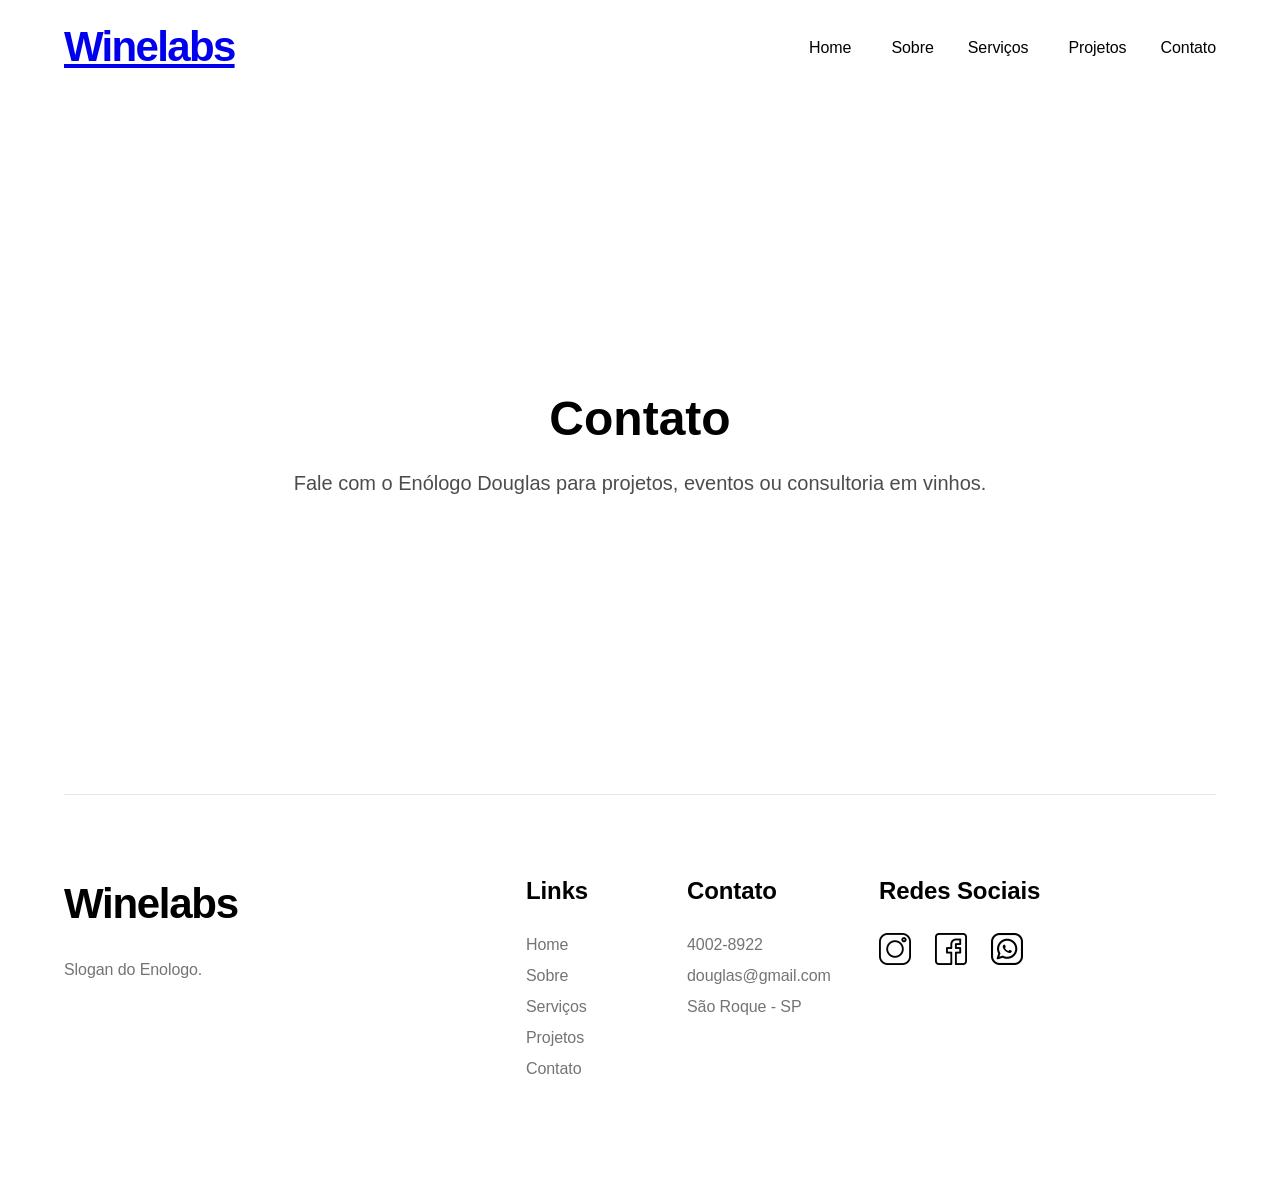
==== pages/contato.html @ b520d765 "Criação do carrossel e ajustes de pastas" ====
<!DOCTYPE html>
<html lang="pt-br">
<head>
    <meta charset="UTF-8">
    <meta name="viewport" content="width=device-width, initial-scale=1.0">
    <title>Contato - Winelabs</title>
    <link rel="stylesheet" href="../css/style.css">
</head>
<body>
<header class="header" data-name="Header 1">
    <div class="header-logo">
        <a href="../index.html"><p>Winelabs</p></a>
    </div>

    <nav class="nav">
        <div class="nav-item"><a href="../index.html"><p>Home</p></a></div>
        <div class="nav-item"><a href="sobre.html"><p>Sobre</p></a></div>
    </nav>

    <nav class="nav">
        <div class="nav-item"><a href="servicos.html"><p>Serviços</p></a></div>
        <div class="nav-item"><a href="projetos.html"><p>Projetos</p></a></div>
    </nav>

    <nav class="nav">
        <div class="nav-item"><a href="contato.html"><p>Contato</p></a></div>
    </nav>
</header>

<main class="main-content">
    <section class="hero-section">
        <h1>Contato</h1>
        <p>Fale com o Enólogo Douglas para projetos, eventos ou consultoria em vinhos.</p>
    </section>
</main>

<footer class="footer" data-name="Footer 1">
    <div class="footer-container" data-name="Container">
        <div class="footer-content" data-name="Content">
            <div class="footer-company" data-name="Company"><div class="footer-company-text"><p>Winelabs</p></div></div>
            <div class="footer-slogan"><p>Slogan do Enologo.</p></div>
        </div>

        <div class="footer-nav" data-name="Nav">
            <nav class="footer-column links" data-name="Column 2">
                <div class="footer-column-header" data-name="Header"><div class="footer-column-header-text"><p>Links</p></div></div>
                <div class="footer-column-item"><a href="../index.html"><p>Home</p></a></div>
                <div class="footer-column-item"><a href="sobre.html"><p>Sobre</p></a></div>
                <div class="footer-column-item"><a href="servicos.html"><p>Serviços</p></a></div>
                <div class="footer-column-item"><a href="projetos.html"><p>Projetos</p></a></div>
                <div class="footer-column-item"><a href="contato.html"><p>Contato</p></a></div>
            </nav>

            <nav class="footer-column contact" data-name="Column 3">
                <div class="footer-column-header" data-name="Header"><div class="footer-column-header-text"><p>Contato</p></div></div>
                <div class="footer-column-item"><p>4002-8922</p></div>
                <div class="footer-column-item"><p>douglas@gmail.com</p></div>
                <div class="footer-column-item"><p>São Roque - SP</p></div>
            </nav>

            <nav class="footer-column social" data-name="Column 4">
                <div class="footer-column-header" data-name="Header"><div class="footer-column-header-text"><p>Redes Sociais</p></div></div>
                <nav class="social-links" data-name="Social links">
                    <a href="https://www.instagram.com/" target="_blank" class="social-link" data-name="image 3"><img alt="Instagram" src="../assets/icons/instagram.png" /></a>
                    <a href="https://www.facebook.com/" target="_blank" class="social-link-button" data-name="Social link 3"><img alt="Facebook" src="../assets/icons/facebook.png" /></a>
                    <a href="https://wa.me/5511999999999" target="_blank" class="social-link" data-name="Vector"><img alt="WhatsApp" src="../assets/icons/whatsapp.png" /></a>
                </nav>
            </nav>
        </div>
    </div>
</footer>
</body>
</html>
---- css/style.css ----
/* Reset e base */
* {
    box-sizing: border-box;
    margin: 0;
    padding: 0;
}

body {
    font-family: 'Inter', sans-serif;
    color: #000000;
}

/* Header */
.header {
    display: flex;
    gap: 34px;
    align-items: center;
    padding: 24px 64px;
    position: relative;
    width: 100%;
    color: #000000;
    line-height: 0;
    font-style: normal;
}

.header-logo {
    flex: 1 0 0;
    display: flex;
    flex-direction: column;
    font-family: 'Inter Black', sans-serif;
    font-weight: 900;
    justify-content: center;
    position: relative;
    font-size: 42px;
    letter-spacing: -1.68px;
    min-width: 0;
}

.header-logo p {
    line-height: 1.1;
}

.nav {
    display: flex;
    font-family: 'Inter Medium', sans-serif;
    font-weight: 500;
    gap: 40px;
    align-items: center;
    position: relative;
    flex-shrink: 0;
    font-size: 16px;
    text-align: center;
    letter-spacing: -0.08px;
    white-space: nowrap;
    text-transform: capitalize;
}

.nav-item {
    display: flex;
    flex-direction: column;
    justify-content: center;
    position: relative;
    flex-shrink: 0;
}

.nav-item a,
.footer-column-item a {
    color: inherit;
    text-decoration: none;
}

.nav-item p {
    line-height: 1.45;
}

/* Main content */
.main-content {
    min-height: calc(100vh - 200px); /* Altura mínima para separar header e footer */
    display: flex;
    align-items: center;
    justify-content: center;
    padding: 40px 20px;
}

.hero-section {
    text-align: center;
    max-width: 800px;
    width: 100%;
}

.hero-section h1 {
    font-family: 'Inter Black', sans-serif;
    font-size: 48px;
    font-weight: 900;
    color: #000000;
    margin-bottom: 20px;
    line-height: 1.2;
}

.hero-section p {
    font-family: 'Inter Medium', sans-serif;
    font-size: 20px;
    color: rgba(0, 0, 0, 0.7);
    line-height: 1.5;
}

/* Footer */
.footer {
    display: flex;
    align-items: center;
    justify-content: center;
    padding-bottom: 120px;
    padding-left: 64px;
    padding-right: 64px;
    position: relative;
    width: 100%;
    background-color: #ffffff;
}

.footer-container {
    display: flex;
    flex: 1 0 0;
    gap: 83px;
    align-items: flex-start;
    min-width: 0;
    padding-top: 80px;
    position: relative;
}

.footer-container::before {
    content: '';
    position: absolute;
    top: 0;
    left: 0;
    right: 0;
    bottom: 0;
    border-top: 1px solid rgba(0, 0, 0, 0.1);
    pointer-events: none;
}

/* Content section */
.footer-content {
    display: flex;
    flex-direction: column;
    gap: 8px;
    align-items: flex-start;
    position: relative;
    flex-shrink: 0;
    width: 379px;
    min-height: 100px;
}

.footer-company {
    background-color: #ffffff;
    display: flex;
    align-items: center;
    position: relative;
    flex-shrink: 0;
    width: auto;
    max-width: 100%;
}

.footer-company-text {
    display: flex;
    flex-direction: column;
    font-family: 'Inter Semi Bold', sans-serif;
    font-weight: 600;
    justify-content: center;
    line-height: 0;
    font-style: normal;
    position: relative;
    flex-shrink: 0;
    font-size: 42px;
    color: #000000;
    letter-spacing: -1.28px;
    width: auto;
    max-width: 100%;
}

.footer-company-text p {
    line-height: 1.45;
}

.footer-slogan {
    display: flex;
    flex-direction: column;
    font-family: 'Inter Medium', sans-serif;
    font-weight: 500;
    height: 53px;
    justify-content: center;
    line-height: 0;
    font-style: normal;
    min-width: 100%;
    position: relative;
    flex-shrink: 0;
    font-size: 16px;
    color: rgba(0, 0, 0, 0.55);
    letter-spacing: -0.08px;
    width: min-content;
}

.footer-slogan p {
    line-height: 1.45;
}

/* Navigation section */
.footer-nav {
    display: flex;
    gap: 31px;
    align-items: flex-start;
    position: relative;
    flex-shrink: 0;
    width: 678px;
}

/* Column styles */
.footer-column {
    display: flex;
    flex-direction: column;
    gap: 8px;
    align-items: flex-start;
    justify-content: center;
    position: relative;
    flex-shrink: 0;
}

.footer-column.links {
    height: 206px;
    width: 130px;
}

.footer-column.contact {
    width: 161px;
}

.footer-column.social {
    width: 130px;
}

/* Column headers */
.footer-column-header {
    display: flex;
    align-items: flex-start;
    padding-bottom: 16px;
    position: relative;
    flex-shrink: 0;
    width: 100%;
}

.footer-column-header-text {
    display: flex;
    flex-direction: column;
    font-family: 'Inter Semi Bold', sans-serif;
    font-weight: 600;
    justify-content: center;
    line-height: 0;
    font-style: normal;
    position: relative;
    flex-shrink: 0;
    font-size: 24px;
    color: #000000;
    letter-spacing: -0.12px;
    white-space: nowrap;
}

.footer-column-header-text p {
    line-height: 1.45;
}

/* Column items */
.footer-column-item {
    display: flex;
    flex-direction: column;
    font-family: 'Inter Medium', sans-serif;
    font-weight: 500;
    justify-content: center;
    line-height: 0;
    font-style: normal;
    position: relative;
    flex-shrink: 0;
    font-size: 16px;
    color: rgba(0, 0, 0, 0.55);
    letter-spacing: -0.08px;
    width: 100%;
}

.footer-column-item p {
    line-height: 1.45;
}

/* Social links */
.social-links {
    display: flex;
    gap: 24px;
    align-items: center;
    position: relative;
    flex-shrink: 0;
}

.social-link,
.social-link-button {
    position: relative;
    flex-shrink: 0;
    width: 32px;
    height: 32px;
    display: inline-block;
    text-decoration: none;
}

.social-link img,
.social-link-button img {
    position: absolute;
    top: 0;
    left: 0;
    width: 100%;
    height: 100%;
    max-width: none;
    object-fit: cover;
    pointer-events: none;
}

.social-link-button::before {
    content: '';
    position: absolute;
    top: 0;
    left: 0;
    right: 0;
    bottom: 0;
    background-color: #ffffff;
    pointer-events: none;
}

/* Responsividade */
@media (max-width: 900px) {
    .header {
        flex-wrap: wrap;
        gap: 18px;
        padding: 20px 32px;
    }

    .header-logo {
        font-size: 36px;
        width: 100%;
        text-align: center;
    }

    .nav {
        flex-wrap: wrap;
        justify-content: center;
        gap: 18px;
        width: 100%;
    }

    .footer {
        padding-left: 32px;
        padding-right: 32px;
    }

    .footer-container {
        flex-direction: column;
        gap: 40px;
        align-items: center;
        padding-top: 56px;
    }

    .footer-content {
        width: 100%;
        max-width: 560px;
        align-items: center;
        text-align: center;
    }

    .footer-nav {
        flex-direction: column;
        width: 100%;
        gap: 32px;
        align-items: center;
    }

    .footer-column {
        width: 100%;
        align-items: center;
        text-align: center;
    }

    .footer-column.links,
    .footer-column.contact,
    .footer-column.social {
        width: 100%;
    }

    .footer-column-header {
        justify-content: center;
    }

    .footer-column-header-text {
        white-space: normal;
    }
}

@media (max-width: 640px) {
    .header {
        padding: 16px 20px;
    }

    .header-logo {
        font-size: 28px;
    }

    .nav {
        gap: 12px;
    }

    .hero-section h1 {
        font-size: 32px;
    }

    .hero-section p {
        font-size: 18px;
    }

    .footer {
        padding-bottom: 80px;
    }

    .footer-container {
        padding-top: 40px;
    }

    .social-links {
        gap: 16px;
    }

    .social-link,
    .social-link-button {
        width: 28px;
        height: 28px;
    }
}
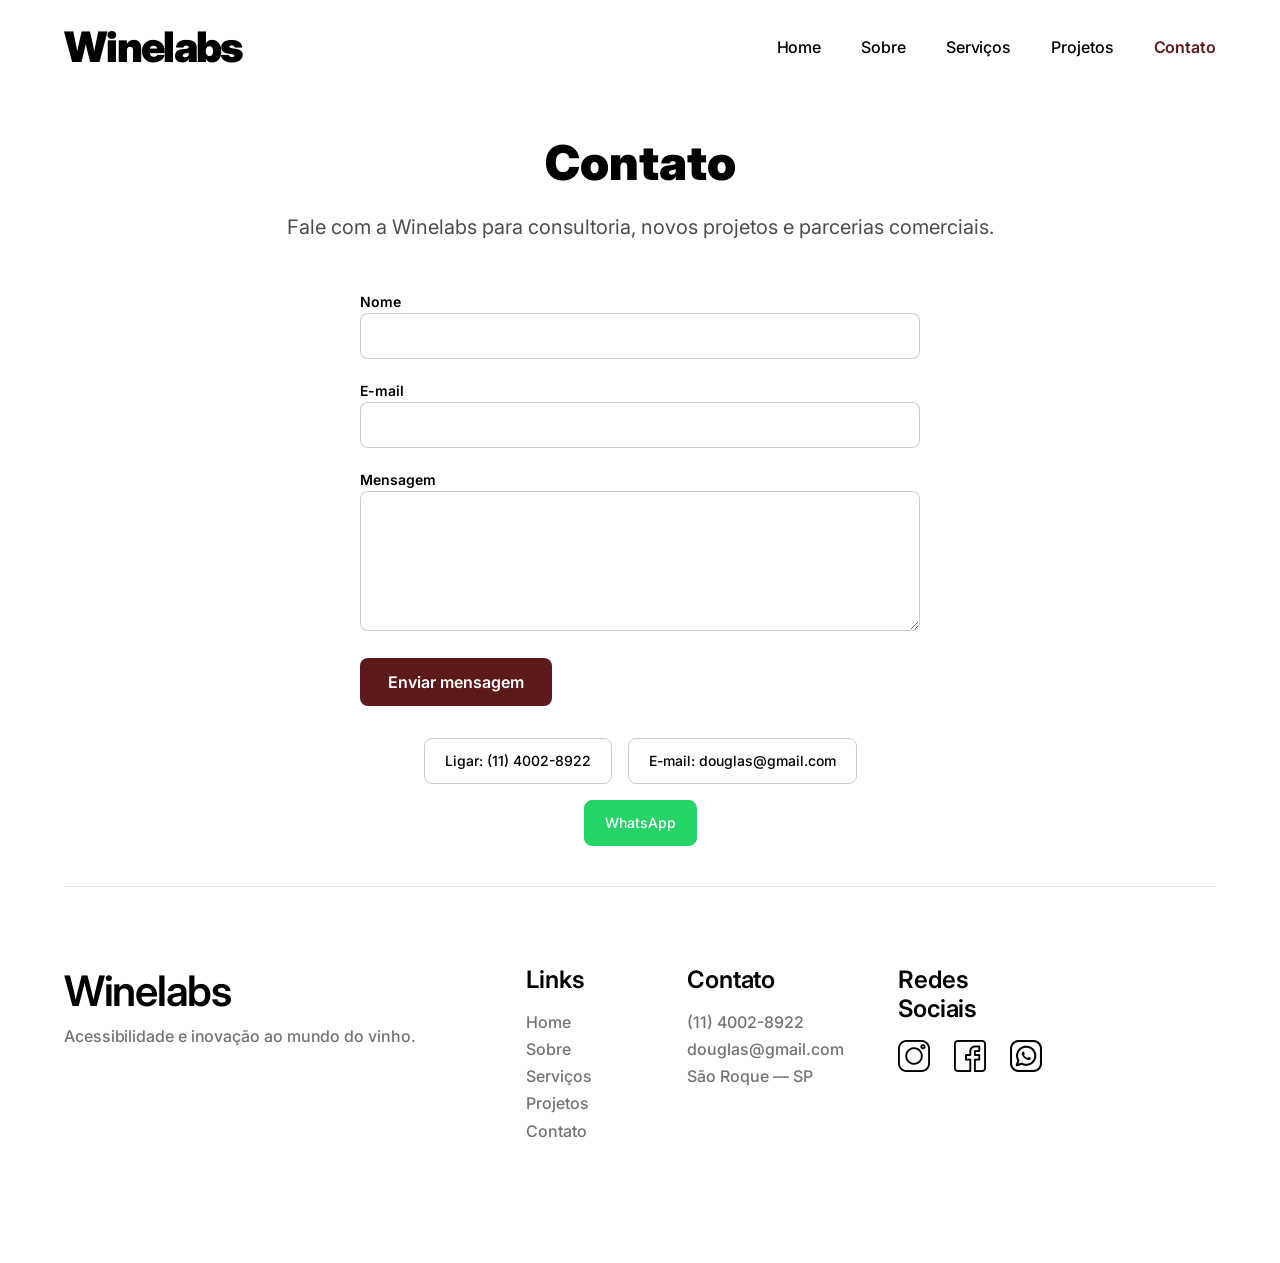
==== commit 1034786c: "Ajustes" ====
--- a/pages/contato.html
+++ b/pages/contato.html
@@ -1,73 +1,113 @@
 <!DOCTYPE html>
-<html lang="pt-br">
+<html lang="pt-BR">
 <head>
     <meta charset="UTF-8">
     <meta name="viewport" content="width=device-width, initial-scale=1.0">
-    <title>Contato - Winelabs</title>
+    <meta name="description" content="Entre em contato com a Winelabs para consultoria, projetos e parcerias no setor vitivinícola.">
+    <meta property="og:title" content="Contato — Winelabs">
+    <meta property="og:description" content="Fale com a Winelabs em São Roque, SP.">
+    <meta property="og:image" content="https://enologo-douglas.github.io/front-enologo-designer-digital/assets/og-image.svg">
+    <meta property="og:type" content="website">
+    <title>Contato — Winelabs</title>
+    <link rel="icon" href="../assets/favicon.svg" type="image/svg+xml">
+    <link rel="preconnect" href="https://fonts.googleapis.com">
+    <link rel="preconnect" href="https://fonts.gstatic.com" crossorigin>
+    <link href="https://fonts.googleapis.com/css2?family=Inter:wght@400;500;600;900&display=swap" rel="stylesheet">
     <link rel="stylesheet" href="../css/style.css">
 </head>
 <body>
-<header class="header" data-name="Header 1">
+<a href="#main" class="skip-link">Ir para o conteúdo</a>
+
+<header class="header">
     <div class="header-logo">
-        <a href="../index.html"><p>Winelabs</p></a>
+        <a href="../index.html" aria-label="Winelabs — página inicial">Winelabs</a>
     </div>
-
-    <nav class="nav">
-        <div class="nav-item"><a href="../index.html"><p>Home</p></a></div>
-        <div class="nav-item"><a href="sobre.html"><p>Sobre</p></a></div>
-    </nav>
-
-    <nav class="nav">
-        <div class="nav-item"><a href="servicos.html"><p>Serviços</p></a></div>
-        <div class="nav-item"><a href="projetos.html"><p>Projetos</p></a></div>
-    </nav>
-
-    <nav class="nav">
-        <div class="nav-item"><a href="contato.html"><p>Contato</p></a></div>
+    <nav class="header-nav" aria-label="Menu principal">
+        <ul class="nav-list">
+            <li><a href="../index.html">Home</a></li>
+            <li><a href="sobre.html">Sobre</a></li>
+            <li><a href="servicos.html">Serviços</a></li>
+            <li><a href="projetos.html">Projetos</a></li>
+            <li><a href="contato.html" aria-current="page">Contato</a></li>
+        </ul>
     </nav>
 </header>
 
-<main class="main-content">
+<main id="main" class="main-content main-content--contact">
     <section class="hero-section">
         <h1>Contato</h1>
-        <p>Fale com o Enólogo Douglas para projetos, eventos ou consultoria em vinhos.</p>
+        <p>Fale com a Winelabs para consultoria, novos projetos e parcerias comerciais.</p>
+    </section>
+
+    <section class="contact-section" aria-labelledby="contact-form-title">
+        <h2 id="contact-form-title" class="visually-hidden">Formulário de contato</h2>
+        <form id="contact-form" class="contact-form" data-email="douglas@gmail.com">
+            <div>
+                <label for="name">Nome</label>
+                <input type="text" id="name" name="name" required autocomplete="name">
+            </div>
+            <div>
+                <label for="email">E-mail</label>
+                <input type="email" id="email" name="email" required autocomplete="email">
+            </div>
+            <div>
+                <label for="message">Mensagem</label>
+                <textarea id="message" name="message" required></textarea>
+            </div>
+            <button type="submit">Enviar mensagem</button>
+        </form>
+
+        <div class="contact-quick">
+            <a href="tel:+551140028922">Ligar: (11) 4002-8922</a>
+            <a href="mailto:douglas@gmail.com">E-mail: douglas@gmail.com</a>
+            <a href="https://wa.me/5511999999999" class="contact-quick--whatsapp" target="_blank" rel="noopener noreferrer">WhatsApp</a>
+        </div>
     </section>
 </main>
 
-<footer class="footer" data-name="Footer 1">
-    <div class="footer-container" data-name="Container">
-        <div class="footer-content" data-name="Content">
-            <div class="footer-company" data-name="Company"><div class="footer-company-text"><p>Winelabs</p></div></div>
-            <div class="footer-slogan"><p>Slogan do Enologo.</p></div>
+<footer class="footer">
+    <div class="footer-container">
+        <div class="footer-content">
+            <p class="footer-company-text">Winelabs</p>
+            <p class="footer-slogan">Acessibilidade e inovação ao mundo do vinho.</p>
         </div>
-
-        <div class="footer-nav" data-name="Nav">
-            <nav class="footer-column links" data-name="Column 2">
-                <div class="footer-column-header" data-name="Header"><div class="footer-column-header-text"><p>Links</p></div></div>
-                <div class="footer-column-item"><a href="../index.html"><p>Home</p></a></div>
-                <div class="footer-column-item"><a href="sobre.html"><p>Sobre</p></a></div>
-                <div class="footer-column-item"><a href="servicos.html"><p>Serviços</p></a></div>
-                <div class="footer-column-item"><a href="projetos.html"><p>Projetos</p></a></div>
-                <div class="footer-column-item"><a href="contato.html"><p>Contato</p></a></div>
+        <div class="footer-nav">
+            <nav class="footer-column links" aria-label="Links do site">
+                <h2 class="footer-column-title">Links</h2>
+                <ul class="footer-column-list">
+                    <li><a href="../index.html">Home</a></li>
+                    <li><a href="sobre.html">Sobre</a></li>
+                    <li><a href="servicos.html">Serviços</a></li>
+                    <li><a href="projetos.html">Projetos</a></li>
+                    <li><a href="contato.html" aria-current="page">Contato</a></li>
+                </ul>
             </nav>
-
-            <nav class="footer-column contact" data-name="Column 3">
-                <div class="footer-column-header" data-name="Header"><div class="footer-column-header-text"><p>Contato</p></div></div>
-                <div class="footer-column-item"><p>4002-8922</p></div>
-                <div class="footer-column-item"><p>douglas@gmail.com</p></div>
-                <div class="footer-column-item"><p>São Roque - SP</p></div>
-            </nav>
-
-            <nav class="footer-column social" data-name="Column 4">
-                <div class="footer-column-header" data-name="Header"><div class="footer-column-header-text"><p>Redes Sociais</p></div></div>
-                <nav class="social-links" data-name="Social links">
-                    <a href="https://www.instagram.com/" target="_blank" class="social-link" data-name="image 3"><img alt="Instagram" src="../assets/icons/instagram.png" /></a>
-                    <a href="https://www.facebook.com/" target="_blank" class="social-link-button" data-name="Social link 3"><img alt="Facebook" src="../assets/icons/facebook.png" /></a>
-                    <a href="https://wa.me/5511999999999" target="_blank" class="social-link" data-name="Vector"><img alt="WhatsApp" src="../assets/icons/whatsapp.png" /></a>
-                </nav>
-            </nav>
+            <address class="footer-column contact">
+                <h2 class="footer-column-title">Contato</h2>
+                <ul class="footer-column-list">
+                    <li><a href="tel:+551140028922">(11) 4002-8922</a></li>
+                    <li><a href="mailto:douglas@gmail.com">douglas@gmail.com</a></li>
+                    <li>São Roque — SP</li>
+                </ul>
+            </address>
+            <div class="footer-column social">
+                <h2 class="footer-column-title">Redes Sociais</h2>
+                <div class="social-links">
+                    <a href="https://www.instagram.com/" target="_blank" rel="noopener noreferrer" class="social-link" aria-label="Instagram">
+                        <img src="../assets/icons/instagram.png" alt="" width="32" height="32">
+                    </a>
+                    <a href="https://www.facebook.com/" target="_blank" rel="noopener noreferrer" class="social-link" aria-label="Facebook">
+                        <img src="../assets/icons/facebook.png" alt="" width="32" height="32">
+                    </a>
+                    <a href="https://wa.me/5511999999999" target="_blank" rel="noopener noreferrer" class="social-link" aria-label="WhatsApp">
+                        <img src="../assets/icons/whatsapp.png" alt="" width="32" height="32">
+                    </a>
+                </div>
+            </div>
         </div>
     </div>
 </footer>
+
+<script src="../js/components/contact.js" defer></script>
 </body>
 </html>
--- a/css/style.css
+++ b/css/style.css
@@ -1,4 +1,19 @@
-/* Reset e base */
+:root {
+    --color-text: #000000;
+    --color-text-muted: rgba(0, 0, 0, 0.55);
+    --color-text-soft: rgba(0, 0, 0, 0.7);
+    --color-wine: #5c1a1a;
+    --color-wine-dark: #4a1515;
+    --color-border: rgba(0, 0, 0, 0.1);
+    --color-border-input: rgba(0, 0, 0, 0.2);
+    --color-bg: #ffffff;
+    --font-family: 'Inter', sans-serif;
+    --line-height-body: 1.45;
+    --space-section: 40px;
+    --space-header-x: 64px;
+    --space-header-y: 24px;
+}
+
 * {
     box-sizing: border-box;
     margin: 0;
@@ -6,8 +21,40 @@
 }
 
 body {
-    font-family: 'Inter', sans-serif;
-    color: #000000;
+    font-family: var(--font-family);
+    color: var(--color-text);
+    line-height: var(--line-height-body);
+}
+
+.visually-hidden {
+    position: absolute;
+    width: 1px;
+    height: 1px;
+    padding: 0;
+    margin: -1px;
+    overflow: hidden;
+    clip: rect(0, 0, 0, 0);
+    white-space: nowrap;
+    border: 0;
+}
+
+/* Skip link */
+.skip-link {
+    position: absolute;
+    top: -100%;
+    left: 16px;
+    z-index: 1000;
+    padding: 12px 20px;
+    background: var(--color-text);
+    color: var(--color-bg);
+    font-size: 14px;
+    font-weight: 600;
+    border-radius: 4px;
+    text-decoration: none;
+}
+
+.skip-link:focus {
+    top: 16px;
 }
 
 /* Header */
@@ -15,93 +62,230 @@
     display: flex;
     gap: 34px;
     align-items: center;
-    padding: 24px 64px;
-    position: relative;
-    width: 100%;
-    color: #000000;
-    line-height: 0;
-    font-style: normal;
+    padding: var(--space-header-y) var(--space-header-x);
+    width: 100%;
+    color: var(--color-text);
 }
 
 .header-logo {
     flex: 1 0 0;
-    display: flex;
-    flex-direction: column;
-    font-family: 'Inter Black', sans-serif;
     font-weight: 900;
-    justify-content: center;
-    position: relative;
     font-size: 42px;
     letter-spacing: -1.68px;
     min-width: 0;
-}
-
-.header-logo p {
     line-height: 1.1;
 }
 
-.nav {
-    display: flex;
-    font-family: 'Inter Medium', sans-serif;
-    font-weight: 500;
+.header-logo a {
+    color: inherit;
+    text-decoration: none;
+}
+
+.header-nav {
+    flex-shrink: 0;
+}
+
+.nav-list {
+    display: flex;
+    flex-wrap: wrap;
     gap: 40px;
     align-items: center;
-    position: relative;
-    flex-shrink: 0;
+    list-style: none;
+    font-weight: 500;
     font-size: 16px;
-    text-align: center;
     letter-spacing: -0.08px;
-    white-space: nowrap;
-    text-transform: capitalize;
-}
-
-.nav-item {
-    display: flex;
-    flex-direction: column;
-    justify-content: center;
-    position: relative;
-    flex-shrink: 0;
-}
-
-.nav-item a,
-.footer-column-item a {
+}
+
+.nav-list a {
     color: inherit;
     text-decoration: none;
-}
-
-.nav-item p {
-    line-height: 1.45;
-}
-
-/* Main content */
+    line-height: var(--line-height-body);
+}
+
+.nav-list a:hover,
+.nav-list a:focus-visible {
+    color: var(--color-wine);
+}
+
+.nav-list a[aria-current='page'] {
+    font-weight: 600;
+    color: var(--color-wine);
+}
+
+/* Main */
 .main-content {
-    min-height: calc(100vh - 200px); /* Altura mínima para separar header e footer */
+    min-height: calc(100vh - 200px);
     display: flex;
     align-items: center;
     justify-content: center;
-    padding: 40px 20px;
+    padding: var(--space-section) 20px;
+}
+
+.main-content--contact {
+    flex-direction: column;
+    align-items: stretch;
+    gap: 48px;
 }
 
 .hero-section {
     text-align: center;
     max-width: 800px;
     width: 100%;
+    margin: 0 auto;
 }
 
 .hero-section h1 {
-    font-family: 'Inter Black', sans-serif;
     font-size: 48px;
     font-weight: 900;
-    color: #000000;
+    color: var(--color-text);
     margin-bottom: 20px;
     line-height: 1.2;
 }
 
 .hero-section p {
-    font-family: 'Inter Medium', sans-serif;
     font-size: 20px;
-    color: rgba(0, 0, 0, 0.7);
+    color: var(--color-text-soft);
     line-height: 1.5;
+}
+
+.hero-tagline {
+    font-size: 22px;
+    font-weight: 600;
+    color: var(--color-text);
+}
+
+.main-content--page {
+    flex-direction: column;
+    align-items: stretch;
+    gap: 48px;
+}
+
+.page-content {
+    max-width: 720px;
+    width: 100%;
+    margin: 0 auto;
+    text-align: left;
+}
+
+.page-content h2 {
+    font-size: 24px;
+    font-weight: 600;
+    margin-top: 32px;
+    margin-bottom: 12px;
+    line-height: 1.3;
+}
+
+.page-content h2:first-child {
+    margin-top: 0;
+}
+
+.page-content p,
+.page-content li {
+    font-size: 18px;
+    color: var(--color-text-soft);
+    line-height: 1.6;
+}
+
+.page-content ul {
+    padding-left: 1.25rem;
+    display: flex;
+    flex-direction: column;
+    gap: 8px;
+}
+
+/* Contact */
+.contact-section {
+    width: 100%;
+    max-width: 560px;
+    margin: 0 auto;
+}
+
+.contact-form {
+    display: flex;
+    flex-direction: column;
+    gap: 20px;
+    text-align: left;
+}
+
+.contact-form label {
+    font-size: 14px;
+    font-weight: 600;
+}
+
+.contact-form input,
+.contact-form textarea {
+    width: 100%;
+    padding: 12px 16px;
+    border: 1px solid var(--color-border-input);
+    border-radius: 8px;
+    font-family: var(--font-family);
+    font-size: 16px;
+    color: var(--color-text);
+    background: var(--color-bg);
+}
+
+.contact-form input:focus,
+.contact-form textarea:focus {
+    outline: 2px solid var(--color-wine);
+    outline-offset: 2px;
+    border-color: var(--color-wine);
+}
+
+.contact-form textarea {
+    min-height: 140px;
+    resize: vertical;
+}
+
+.contact-form button {
+    align-self: flex-start;
+    padding: 14px 28px;
+    border: none;
+    border-radius: 8px;
+    background: var(--color-wine);
+    color: var(--color-bg);
+    font-family: var(--font-family);
+    font-size: 16px;
+    font-weight: 600;
+    cursor: pointer;
+}
+
+.contact-form button:hover {
+    background: var(--color-wine-dark);
+}
+
+.contact-quick {
+    display: flex;
+    flex-wrap: wrap;
+    gap: 16px;
+    justify-content: center;
+    margin-top: 32px;
+}
+
+.contact-quick a {
+    padding: 12px 20px;
+    border: 1px solid var(--color-border-input);
+    border-radius: 8px;
+    font-size: 14px;
+    font-weight: 500;
+    color: var(--color-text);
+    text-decoration: none;
+}
+
+.contact-quick a:hover {
+    border-color: var(--color-wine);
+    color: var(--color-wine);
+}
+
+.contact-quick a.contact-quick--whatsapp {
+    background: #25d366;
+    border-color: #25d366;
+    color: #ffffff;
+}
+
+.contact-quick a.contact-quick--whatsapp:hover {
+    background: #1fb855;
+    border-color: #1fb855;
+    color: #ffffff;
 }
 
 /* Footer */
@@ -110,11 +294,10 @@
     align-items: center;
     justify-content: center;
     padding-bottom: 120px;
-    padding-left: 64px;
-    padding-right: 64px;
-    position: relative;
-    width: 100%;
-    background-color: #ffffff;
+    padding-left: var(--space-header-x);
+    padding-right: var(--space-header-x);
+    width: 100%;
+    background-color: var(--color-bg);
 }
 
 .footer-container {
@@ -134,200 +317,120 @@
     left: 0;
     right: 0;
     bottom: 0;
-    border-top: 1px solid rgba(0, 0, 0, 0.1);
+    border-top: 1px solid var(--color-border);
     pointer-events: none;
 }
 
-/* Content section */
 .footer-content {
     display: flex;
     flex-direction: column;
     gap: 8px;
     align-items: flex-start;
-    position: relative;
     flex-shrink: 0;
     width: 379px;
     min-height: 100px;
 }
 
-.footer-company {
-    background-color: #ffffff;
-    display: flex;
-    align-items: center;
-    position: relative;
-    flex-shrink: 0;
-    width: auto;
-    max-width: 100%;
-}
-
 .footer-company-text {
-    display: flex;
-    flex-direction: column;
-    font-family: 'Inter Semi Bold', sans-serif;
-    font-weight: 600;
-    justify-content: center;
-    line-height: 0;
-    font-style: normal;
-    position: relative;
-    flex-shrink: 0;
+    font-weight: 600;
     font-size: 42px;
-    color: #000000;
+    color: var(--color-text);
     letter-spacing: -1.28px;
-    width: auto;
-    max-width: 100%;
-}
-
-.footer-company-text p {
-    line-height: 1.45;
+    line-height: 1.2;
 }
 
 .footer-slogan {
-    display: flex;
-    flex-direction: column;
-    font-family: 'Inter Medium', sans-serif;
     font-weight: 500;
-    height: 53px;
-    justify-content: center;
-    line-height: 0;
-    font-style: normal;
-    min-width: 100%;
-    position: relative;
-    flex-shrink: 0;
     font-size: 16px;
-    color: rgba(0, 0, 0, 0.55);
+    color: var(--color-text-muted);
     letter-spacing: -0.08px;
-    width: min-content;
-}
-
-.footer-slogan p {
-    line-height: 1.45;
-}
-
-/* Navigation section */
+    line-height: var(--line-height-body);
+}
+
 .footer-nav {
     display: flex;
     gap: 31px;
     align-items: flex-start;
-    position: relative;
     flex-shrink: 0;
     width: 678px;
 }
 
-/* Column styles */
 .footer-column {
     display: flex;
     flex-direction: column;
     gap: 8px;
     align-items: flex-start;
-    justify-content: center;
-    position: relative;
     flex-shrink: 0;
 }
 
 .footer-column.links {
-    height: 206px;
     width: 130px;
 }
 
 .footer-column.contact {
-    width: 161px;
+    width: 180px;
+    font-style: normal;
 }
 
 .footer-column.social {
-    width: 130px;
-}
-
-/* Column headers */
-.footer-column-header {
-    display: flex;
-    align-items: flex-start;
-    padding-bottom: 16px;
-    position: relative;
-    flex-shrink: 0;
-    width: 100%;
-}
-
-.footer-column-header-text {
-    display: flex;
-    flex-direction: column;
-    font-family: 'Inter Semi Bold', sans-serif;
-    font-weight: 600;
-    justify-content: center;
-    line-height: 0;
-    font-style: normal;
-    position: relative;
-    flex-shrink: 0;
+    width: 150px;
+}
+
+.footer-column-title {
     font-size: 24px;
-    color: #000000;
+    font-weight: 600;
+    color: var(--color-text);
     letter-spacing: -0.12px;
-    white-space: nowrap;
-}
-
-.footer-column-header-text p {
-    line-height: 1.45;
-}
-
-/* Column items */
-.footer-column-item {
-    display: flex;
-    flex-direction: column;
-    font-family: 'Inter Medium', sans-serif;
+    padding-bottom: 8px;
+    line-height: 1.2;
+}
+
+.footer-column-list {
+    list-style: none;
+    display: flex;
+    flex-direction: column;
+    gap: 4px;
+    width: 100%;
+}
+
+.footer-column-list a {
+    color: var(--color-text-muted);
+    text-decoration: none;
     font-weight: 500;
-    justify-content: center;
-    line-height: 0;
-    font-style: normal;
-    position: relative;
-    flex-shrink: 0;
     font-size: 16px;
-    color: rgba(0, 0, 0, 0.55);
-    letter-spacing: -0.08px;
-    width: 100%;
-}
-
-.footer-column-item p {
-    line-height: 1.45;
-}
-
-/* Social links */
+    line-height: var(--line-height-body);
+}
+
+.footer-column-list a:hover,
+.footer-column-list a:focus-visible {
+    color: var(--color-wine);
+}
+
+.footer-column-list li {
+    font-size: 16px;
+    color: var(--color-text-muted);
+    font-weight: 500;
+    line-height: var(--line-height-body);
+}
+
 .social-links {
     display: flex;
     gap: 24px;
     align-items: center;
-    position: relative;
-    flex-shrink: 0;
-}
-
-.social-link,
-.social-link-button {
+}
+
+.social-link {
     position: relative;
     flex-shrink: 0;
     width: 32px;
     height: 32px;
     display: inline-block;
-    text-decoration: none;
-}
-
-.social-link img,
-.social-link-button img {
-    position: absolute;
-    top: 0;
-    left: 0;
+}
+
+.social-link img {
     width: 100%;
     height: 100%;
-    max-width: none;
-    object-fit: cover;
-    pointer-events: none;
-}
-
-.social-link-button::before {
-    content: '';
-    position: absolute;
-    top: 0;
-    left: 0;
-    right: 0;
-    bottom: 0;
-    background-color: #ffffff;
-    pointer-events: none;
+    object-fit: contain;
 }
 
 /* Responsividade */
@@ -344,7 +447,11 @@
         text-align: center;
     }
 
-    .nav {
+    .header-nav {
+        width: 100%;
+    }
+
+    .nav-list {
         flex-wrap: wrap;
         justify-content: center;
         gap: 18px;
@@ -388,14 +495,6 @@
     .footer-column.social {
         width: 100%;
     }
-
-    .footer-column-header {
-        justify-content: center;
-    }
-
-    .footer-column-header-text {
-        white-space: normal;
-    }
 }
 
 @media (max-width: 640px) {
@@ -407,7 +506,7 @@
         font-size: 28px;
     }
 
-    .nav {
+    .nav-list {
         gap: 12px;
     }
 
@@ -431,9 +530,8 @@
         gap: 16px;
     }
 
-    .social-link,
-    .social-link-button {
+    .social-link {
         width: 28px;
         height: 28px;
     }
-}+}
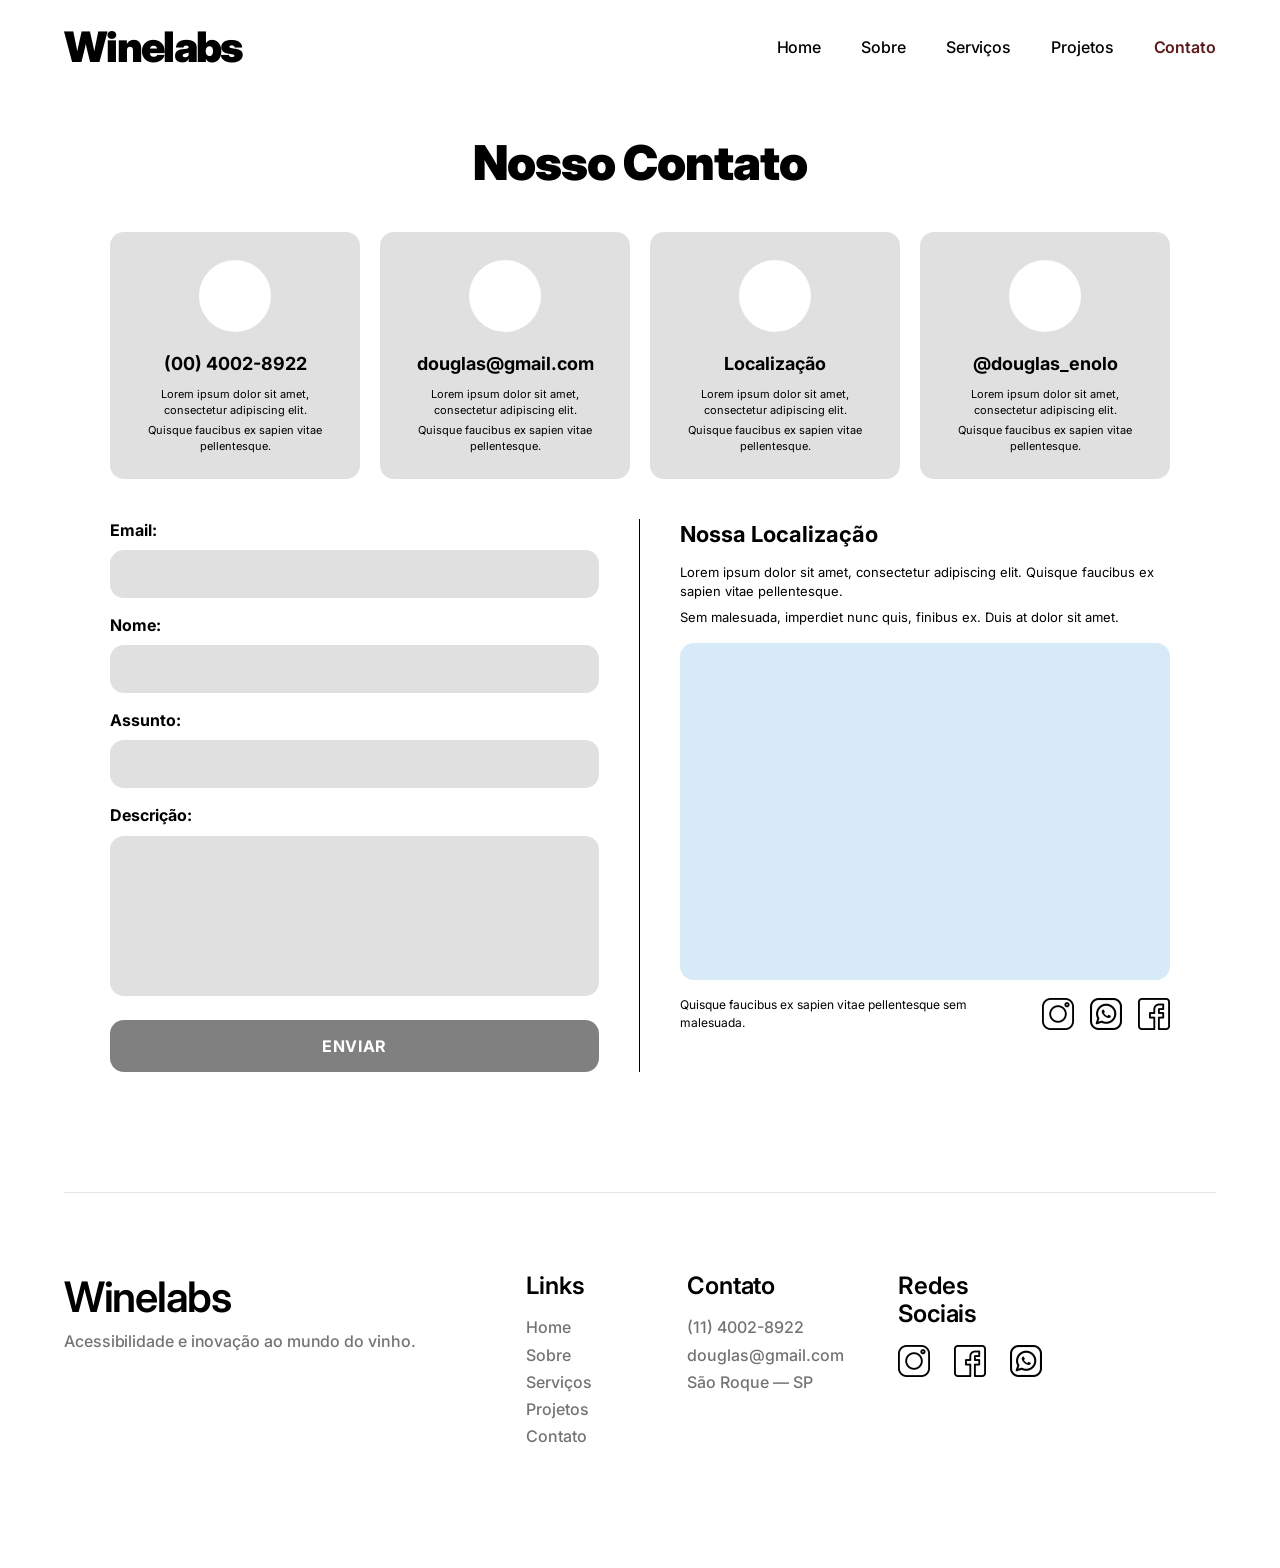
==== commit 18c7b9f2: "Ajustes telas de contatos" ====
--- a/pages/contato.html
+++ b/pages/contato.html
@@ -34,33 +34,85 @@
 </header>
 
 <main id="main" class="main-content main-content--contact">
-    <section class="hero-section">
-        <h1>Contato</h1>
-        <p>Fale com a Winelabs para consultoria, novos projetos e parcerias comerciais.</p>
+    <h1 class="contact-page-title">Nosso Contato</h1>
+
+    <section class="contact-cards" aria-label="Informações de contato">
+        <article class="contact-card">
+            <div class="contact-card-icon" aria-hidden="true"></div>
+            <h2 class="contact-card-title"><a href="tel:+551140028922">(00) 4002-8922</a></h2>
+            <p>Lorem ipsum dolor sit amet, consectetur adipiscing elit.</p>
+            <p>Quisque faucibus ex sapien vitae pellentesque.</p>
+        </article>
+        <article class="contact-card">
+            <div class="contact-card-icon" aria-hidden="true"></div>
+            <h2 class="contact-card-title"><a href="mailto:douglas@gmail.com">douglas@gmail.com</a></h2>
+            <p>Lorem ipsum dolor sit amet, consectetur adipiscing elit.</p>
+            <p>Quisque faucibus ex sapien vitae pellentesque.</p>
+        </article>
+        <article class="contact-card">
+            <div class="contact-card-icon" aria-hidden="true"></div>
+            <h2 class="contact-card-title"><a href="#localizacao">Localização</a></h2>
+            <p>Lorem ipsum dolor sit amet, consectetur adipiscing elit.</p>
+            <p>Quisque faucibus ex sapien vitae pellentesque.</p>
+        </article>
+        <article class="contact-card">
+            <div class="contact-card-icon" aria-hidden="true"></div>
+            <h2 class="contact-card-title"><a href="https://www.instagram.com/" target="_blank" rel="noopener noreferrer">@douglas_enolo</a></h2>
+            <p>Lorem ipsum dolor sit amet, consectetur adipiscing elit.</p>
+            <p>Quisque faucibus ex sapien vitae pellentesque.</p>
+        </article>
     </section>
 
-    <section class="contact-section" aria-labelledby="contact-form-title">
-        <h2 id="contact-form-title" class="visually-hidden">Formulário de contato</h2>
-        <form id="contact-form" class="contact-form" data-email="douglas@gmail.com">
-            <div>
-                <label for="name">Nome</label>
-                <input type="text" id="name" name="name" required autocomplete="name">
+    <section class="contact-panel" aria-label="Formulário e localização">
+        <div class="contact-panel-form">
+            <form id="contact-form" class="contact-form" data-email="douglas@gmail.com">
+                <div class="contact-form-field">
+                    <label for="email">Email:</label>
+                    <input type="email" id="email" name="email" required autocomplete="email">
+                </div>
+                <div class="contact-form-field">
+                    <label for="name">Nome:</label>
+                    <input type="text" id="name" name="name" required autocomplete="name">
+                </div>
+                <div class="contact-form-field">
+                    <label for="subject">Assunto:</label>
+                    <input type="text" id="subject" name="subject" required>
+                </div>
+                <div class="contact-form-field">
+                    <label for="message">Descrição:</label>
+                    <textarea id="message" name="message" required></textarea>
+                </div>
+                <button type="submit" class="contact-form-submit">Enviar</button>
+            </form>
+        </div>
+
+        <div id="localizacao" class="contact-panel-location">
+            <h2 class="contact-location-title">Nossa Localização</h2>
+            <p>Lorem ipsum dolor sit amet, consectetur adipiscing elit. Quisque faucibus ex sapien vitae pellentesque.</p>
+            <p>Sem malesuada, imperdiet nunc quis, finibus ex. Duis at dolor sit amet.</p>
+            <div class="contact-map">
+                <iframe
+                    src="https://www.google.com/maps/embed?pb=!1m18!1m12!1m3!1d3657.987912431484!2d-47.13661312388468!3d-23.53293716055008!2m3!1f0!2f0!3f0!3m2!1i1024!2i768!4f13.1!3m3!1m2!1s0x94cf0d54817a1725%3A0x3dcff522a27b9b96!2sFaculdade%20de%20Tecnologia%20de%20S%C3%A3o%20Roque!5e0!3m2!1spt-BR!2sbr!4v1779490227968!5m2!1spt-BR!2sbr"
+                    title="Mapa — Faculdade de Tecnologia de São Roque"
+                    loading="lazy"
+                    referrerpolicy="no-referrer-when-downgrade"
+                    allowfullscreen>
+                </iframe>
             </div>
-            <div>
-                <label for="email">E-mail</label>
-                <input type="email" id="email" name="email" required autocomplete="email">
+            <div class="contact-location-footer">
+                <p>Quisque faucibus ex sapien vitae pellentesque sem malesuada.</p>
+                <div class="contact-location-social">
+                    <a href="https://www.instagram.com/" target="_blank" rel="noopener noreferrer" aria-label="Instagram">
+                        <img src="../assets/icons/instagram.png" alt="" width="32" height="32">
+                    </a>
+                    <a href="https://wa.me/5511999999999" target="_blank" rel="noopener noreferrer" aria-label="WhatsApp">
+                        <img src="../assets/icons/whatsapp.png" alt="" width="32" height="32">
+                    </a>
+                    <a href="https://www.facebook.com/" target="_blank" rel="noopener noreferrer" aria-label="Facebook">
+                        <img src="../assets/icons/facebook.png" alt="" width="32" height="32">
+                    </a>
+                </div>
             </div>
-            <div>
-                <label for="message">Mensagem</label>
-                <textarea id="message" name="message" required></textarea>
-            </div>
-            <button type="submit">Enviar mensagem</button>
-        </form>
-
-        <div class="contact-quick">
-            <a href="tel:+551140028922">Ligar: (11) 4002-8922</a>
-            <a href="mailto:douglas@gmail.com">E-mail: douglas@gmail.com</a>
-            <a href="https://wa.me/5511999999999" class="contact-quick--whatsapp" target="_blank" rel="noopener noreferrer">WhatsApp</a>
         </div>
     </section>
 </main>
--- a/css/style.css
+++ b/css/style.css
@@ -124,7 +124,11 @@
 .main-content--contact {
     flex-direction: column;
     align-items: stretch;
-    gap: 48px;
+    gap: 40px;
+    max-width: 1100px;
+    margin: 0 auto;
+    width: 100%;
+    padding-bottom: 120px;
 }
 
 .hero-section {
@@ -194,98 +198,205 @@
 }
 
 /* Contact */
-.contact-section {
-    width: 100%;
-    max-width: 560px;
-    margin: 0 auto;
+.contact-page-title {
+    font-size: 48px;
+    font-weight: 900;
+    text-align: center;
+    line-height: 1.2;
+    letter-spacing: -0.02em;
+}
+
+.contact-cards {
+    display: grid;
+    grid-template-columns: repeat(4, 1fr);
+    gap: 20px;
+    width: 100%;
+}
+
+.contact-card {
+    background: #e0e0e0;
+    border-radius: 14px;
+    padding: 28px 20px 24px;
+    text-align: center;
+}
+
+.contact-card-icon {
+    width: 72px;
+    height: 72px;
+    margin: 0 auto 20px;
+    border-radius: 50%;
+    background: #ffffff;
+}
+
+.contact-card-title {
+    font-size: 18px;
+    font-weight: 700;
+    margin-bottom: 12px;
+    line-height: 1.3;
+}
+
+.contact-card-title a {
+    color: inherit;
+    text-decoration: none;
+}
+
+.contact-card-title a:hover,
+.contact-card-title a:focus-visible {
+    text-decoration: underline;
+}
+
+.contact-card p {
+    font-size: 11px;
+    line-height: 1.45;
+    color: var(--color-text);
+}
+
+.contact-card p + p {
+    margin-top: 4px;
+}
+
+.contact-panel {
+    display: grid;
+    grid-template-columns: 1fr 1fr;
+    gap: 0;
+    width: 100%;
+    align-items: start;
+}
+
+.contact-panel-form {
+    padding-right: 40px;
+    border-right: 1px solid var(--color-text);
+}
+
+.contact-panel-location {
+    padding-left: 40px;
 }
 
 .contact-form {
     display: flex;
     flex-direction: column;
-    gap: 20px;
-    text-align: left;
+    gap: 16px;
+}
+
+.contact-form-field {
+    display: flex;
+    flex-direction: column;
+    gap: 8px;
 }
 
 .contact-form label {
-    font-size: 14px;
-    font-weight: 600;
+    font-size: 16px;
+    font-weight: 700;
 }
 
 .contact-form input,
 .contact-form textarea {
     width: 100%;
-    padding: 12px 16px;
-    border: 1px solid var(--color-border-input);
-    border-radius: 8px;
+    padding: 14px 18px;
+    border: none;
+    border-radius: 14px;
     font-family: var(--font-family);
     font-size: 16px;
     color: var(--color-text);
-    background: var(--color-bg);
+    background: #e0e0e0;
 }
 
 .contact-form input:focus,
 .contact-form textarea:focus {
-    outline: 2px solid var(--color-wine);
-    outline-offset: 2px;
-    border-color: var(--color-wine);
+    outline: 2px solid #3498db;
+    outline-offset: 0;
 }
 
 .contact-form textarea {
-    min-height: 140px;
-    resize: vertical;
-}
-
-.contact-form button {
-    align-self: flex-start;
-    padding: 14px 28px;
+    height: 160px;
+    min-height: 160px;
+    max-height: 160px;
+    resize: none;
+    overflow-y: scroll;
+}
+
+.contact-form-submit {
+    width: 100%;
+    margin-top: 8px;
+    padding: 16px 28px;
     border: none;
-    border-radius: 8px;
-    background: var(--color-wine);
-    color: var(--color-bg);
+    border-radius: 14px;
+    background: #808080;
+    color: #ffffff;
     font-family: var(--font-family);
     font-size: 16px;
-    font-weight: 600;
+    font-weight: 700;
+    letter-spacing: 0.04em;
+    text-transform: uppercase;
     cursor: pointer;
 }
 
-.contact-form button:hover {
-    background: var(--color-wine-dark);
-}
-
-.contact-quick {
-    display: flex;
-    flex-wrap: wrap;
+.contact-form-submit:hover {
+    background: #6b6b6b;
+}
+
+.contact-location-title {
+    font-size: 22px;
+    font-weight: 700;
+    margin-bottom: 12px;
+}
+
+.contact-panel-location > p {
+    font-size: 13px;
+    line-height: 1.5;
+    margin-bottom: 6px;
+}
+
+.contact-map {
+    position: relative;
+    width: 100%;
+    margin-top: 16px;
+    aspect-ratio: 16 / 11;
+    border-radius: 14px;
+    overflow: hidden;
+    background: #d6eaf8;
+}
+
+.contact-map iframe {
+    position: absolute;
+    inset: 0;
+    width: 100%;
+    height: 100%;
+    border: 0;
+}
+
+.contact-location-footer {
+    display: flex;
+    align-items: center;
+    justify-content: space-between;
     gap: 16px;
-    justify-content: center;
-    margin-top: 32px;
-}
-
-.contact-quick a {
-    padding: 12px 20px;
-    border: 1px solid var(--color-border-input);
-    border-radius: 8px;
-    font-size: 14px;
-    font-weight: 500;
-    color: var(--color-text);
-    text-decoration: none;
-}
-
-.contact-quick a:hover {
-    border-color: var(--color-wine);
-    color: var(--color-wine);
-}
-
-.contact-quick a.contact-quick--whatsapp {
-    background: #25d366;
-    border-color: #25d366;
-    color: #ffffff;
-}
-
-.contact-quick a.contact-quick--whatsapp:hover {
-    background: #1fb855;
-    border-color: #1fb855;
-    color: #ffffff;
+    margin-top: 16px;
+}
+
+.contact-location-footer > p {
+    flex: 1;
+    font-size: 12px;
+    line-height: 1.45;
+    margin: 0;
+}
+
+.contact-location-social {
+    display: flex;
+    gap: 16px;
+    align-items: center;
+    flex-shrink: 0;
+}
+
+.contact-location-social a {
+    display: block;
+    width: 32px;
+    height: 32px;
+}
+
+.contact-location-social img {
+    width: 100%;
+    height: 100%;
+    object-fit: contain;
 }
 
 /* Footer */
@@ -435,6 +546,26 @@
 
 /* Responsividade */
 @media (max-width: 900px) {
+    .contact-cards {
+        grid-template-columns: repeat(2, 1fr);
+    }
+
+    .contact-panel {
+        grid-template-columns: 1fr;
+        gap: 40px;
+    }
+
+    .contact-panel-form {
+        padding-right: 0;
+        border-right: none;
+        padding-bottom: 40px;
+        border-bottom: 1px solid var(--color-text);
+    }
+
+    .contact-panel-location {
+        padding-left: 0;
+    }
+
     .header {
         flex-wrap: wrap;
         gap: 18px;
@@ -498,6 +629,19 @@
 }
 
 @media (max-width: 640px) {
+    .contact-page-title {
+        font-size: 32px;
+    }
+
+    .contact-cards {
+        grid-template-columns: 1fr;
+    }
+
+    .contact-location-footer {
+        flex-direction: column;
+        align-items: flex-start;
+    }
+
     .header {
         padding: 16px 20px;
     }
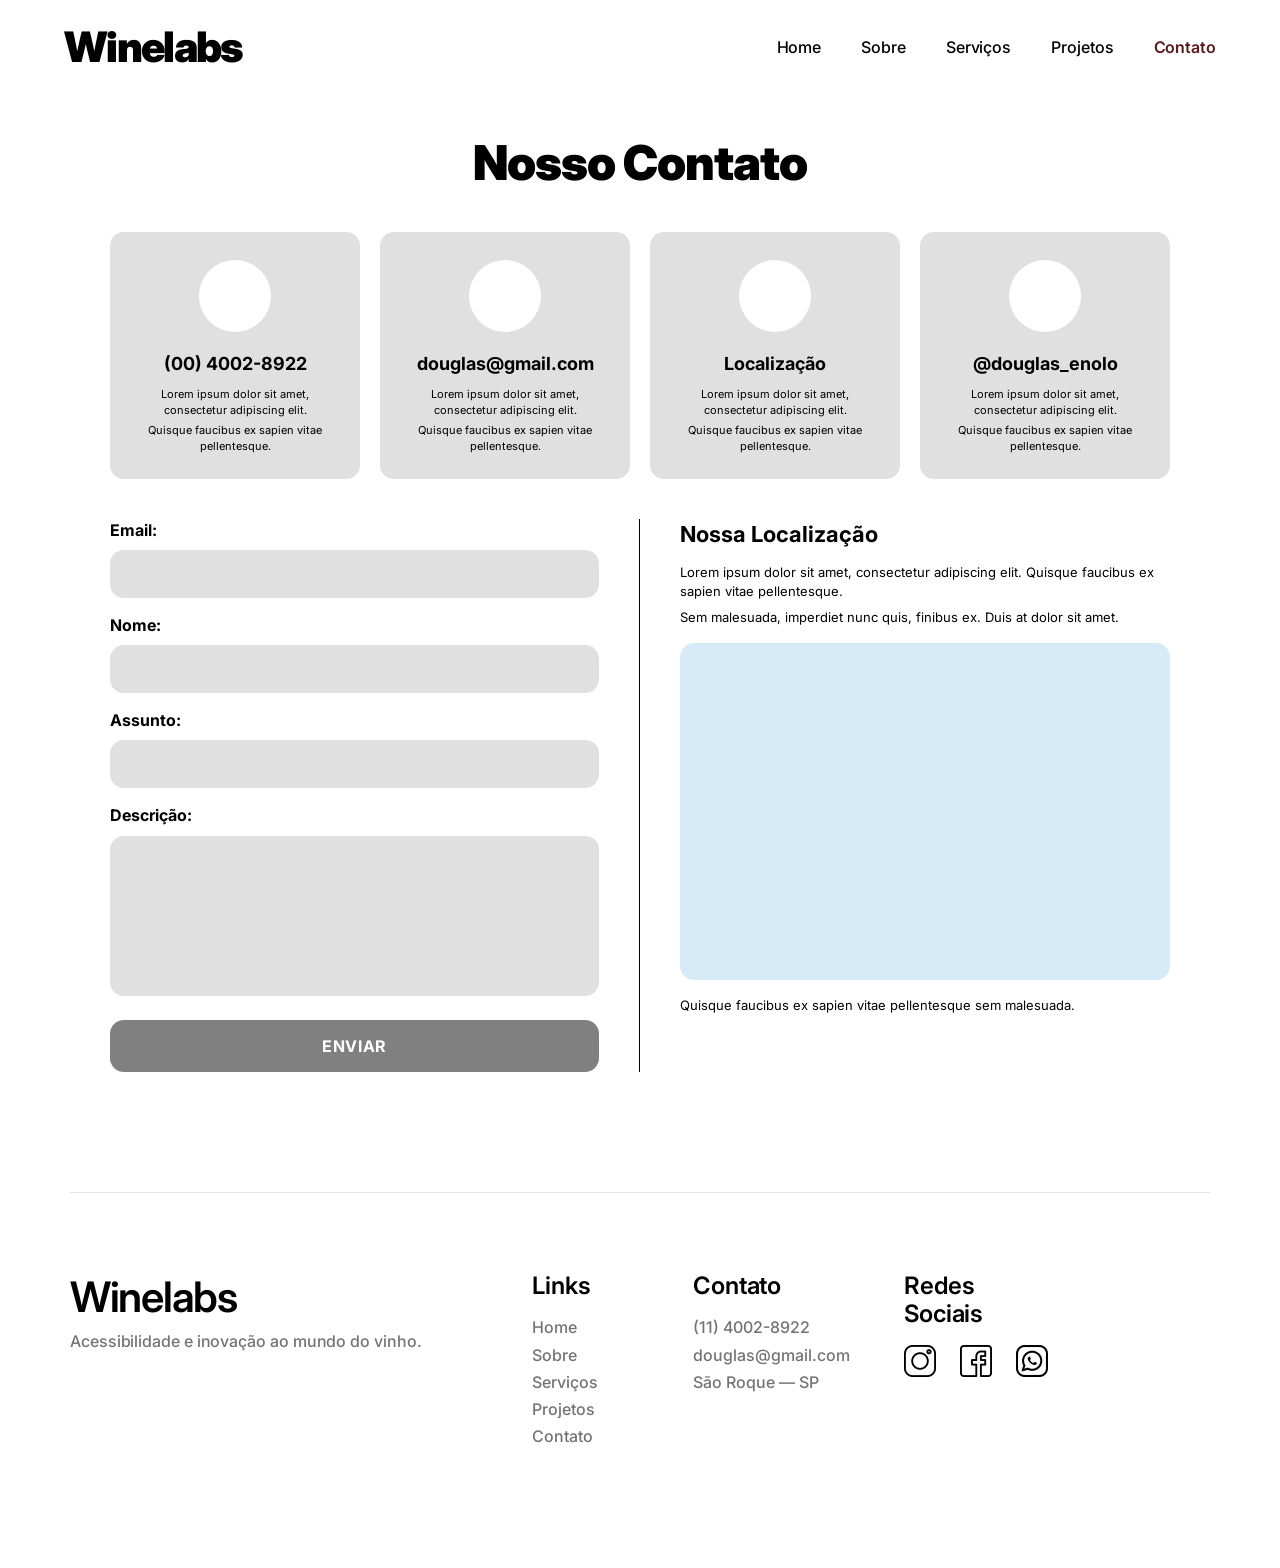
==== commit 79771a42: "Remoção icones de rede sociais embaixo do mapa" ====
--- a/pages/contato.html
+++ b/pages/contato.html
@@ -99,20 +99,7 @@
                     allowfullscreen>
                 </iframe>
             </div>
-            <div class="contact-location-footer">
-                <p>Quisque faucibus ex sapien vitae pellentesque sem malesuada.</p>
-                <div class="contact-location-social">
-                    <a href="https://www.instagram.com/" target="_blank" rel="noopener noreferrer" aria-label="Instagram">
-                        <img src="../assets/icons/instagram.png" alt="" width="32" height="32">
-                    </a>
-                    <a href="https://wa.me/5511999999999" target="_blank" rel="noopener noreferrer" aria-label="WhatsApp">
-                        <img src="../assets/icons/whatsapp.png" alt="" width="32" height="32">
-                    </a>
-                    <a href="https://www.facebook.com/" target="_blank" rel="noopener noreferrer" aria-label="Facebook">
-                        <img src="../assets/icons/facebook.png" alt="" width="32" height="32">
-                    </a>
-                </div>
-            </div>
+            <p class="contact-location-note">Quisque faucibus ex sapien vitae pellentesque sem malesuada.</p>
         </div>
     </section>
 </main>
--- a/css/style.css
+++ b/css/style.css
@@ -365,38 +365,10 @@
     border: 0;
 }
 
-.contact-location-footer {
-    display: flex;
-    align-items: center;
-    justify-content: space-between;
-    gap: 16px;
+.contact-location-note {
     margin-top: 16px;
-}
-
-.contact-location-footer > p {
-    flex: 1;
     font-size: 12px;
     line-height: 1.45;
-    margin: 0;
-}
-
-.contact-location-social {
-    display: flex;
-    gap: 16px;
-    align-items: center;
-    flex-shrink: 0;
-}
-
-.contact-location-social a {
-    display: block;
-    width: 32px;
-    height: 32px;
-}
-
-.contact-location-social img {
-    width: 100%;
-    height: 100%;
-    object-fit: contain;
 }
 
 /* Footer */
@@ -413,10 +385,13 @@
 
 .footer-container {
     display: flex;
-    flex: 1 0 0;
+    flex: 0 1 auto;
     gap: 83px;
     align-items: flex-start;
-    min-width: 0;
+    justify-content: center;
+    width: fit-content;
+    max-width: 100%;
+    margin: 0 auto;
     padding-top: 80px;
     position: relative;
 }
@@ -598,6 +573,7 @@
         flex-direction: column;
         gap: 40px;
         align-items: center;
+        width: 100%;
         padding-top: 56px;
     }
 
@@ -637,11 +613,6 @@
         grid-template-columns: 1fr;
     }
 
-    .contact-location-footer {
-        flex-direction: column;
-        align-items: flex-start;
-    }
-
     .header {
         padding: 16px 20px;
     }
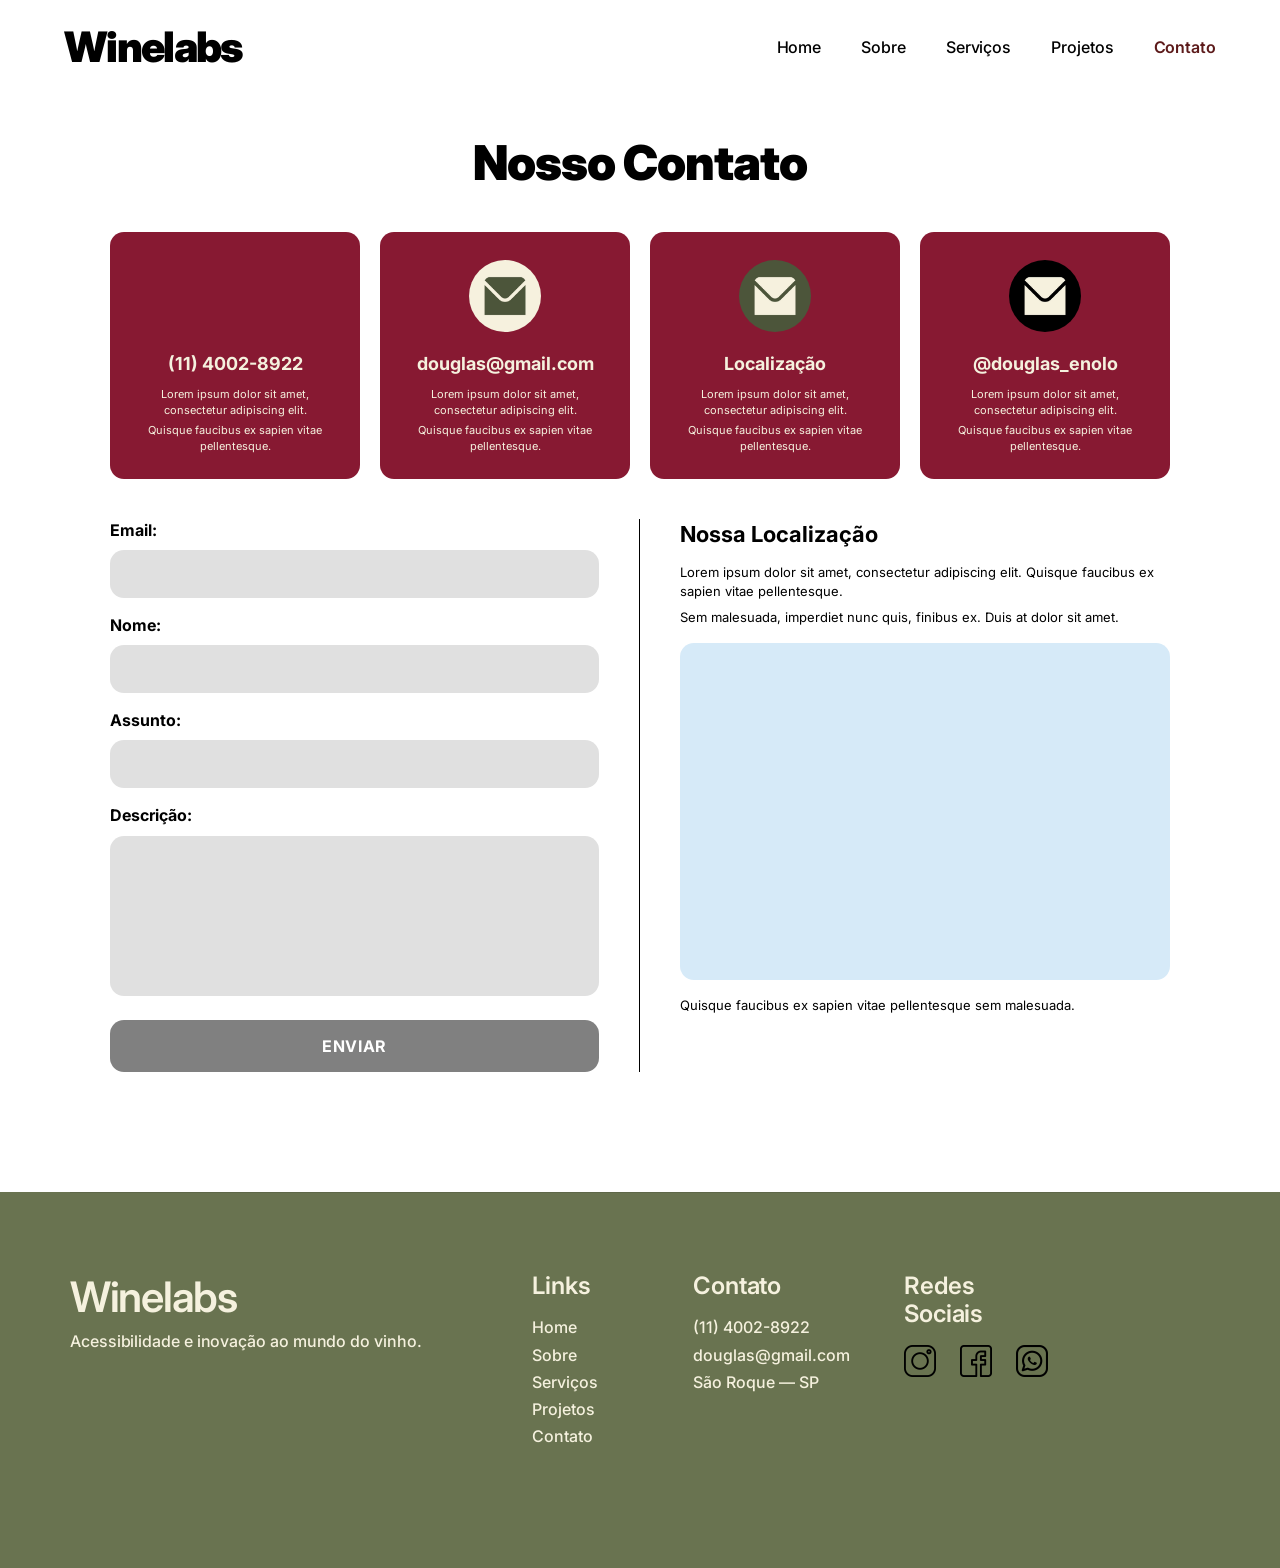
==== commit e43be6e5: "Refactor: alterações nas fotos do contato" ====
--- a/pages/contato.html
+++ b/pages/contato.html
@@ -38,25 +38,25 @@
 
     <section class="contact-cards" aria-label="Informações de contato">
         <article class="contact-card">
-            <div class="contact-card-icon" aria-hidden="true"></div>
-            <h2 class="contact-card-title"><a href="tel:+551140028922">(00) 4002-8922</a></h2>
+            <div class="contact-card-icon" aria-hidden="true" style="background-image: url('../assets/img/email-contato.jpeg');"></div>
+            <h2 class="contact-card-title"><a href="tel:+551140028922">(11) 4002-8922</a></h2>
             <p>Lorem ipsum dolor sit amet, consectetur adipiscing elit.</p>
             <p>Quisque faucibus ex sapien vitae pellentesque.</p>
         </article>
         <article class="contact-card">
-            <div class="contact-card-icon" aria-hidden="true"></div>
+            <div class="contact-card-icon" style="background-image: url('../assets/img/branco.jpeg');"></div>
             <h2 class="contact-card-title"><a href="mailto:douglas@gmail.com">douglas@gmail.com</a></h2>
             <p>Lorem ipsum dolor sit amet, consectetur adipiscing elit.</p>
             <p>Quisque faucibus ex sapien vitae pellentesque.</p>
         </article>
         <article class="contact-card">
-            <div class="contact-card-icon" aria-hidden="true"></div>
+            <div class="contact-card-icon" style="background-image: url('../assets/img/verde.jpeg');"></div>
             <h2 class="contact-card-title"><a href="#localizacao">Localização</a></h2>
             <p>Lorem ipsum dolor sit amet, consectetur adipiscing elit.</p>
             <p>Quisque faucibus ex sapien vitae pellentesque.</p>
         </article>
         <article class="contact-card">
-            <div class="contact-card-icon" aria-hidden="true"></div>
+            <div class="contact-card-icon" style="background-image: url('../assets/img/preto.jpeg');"></div>
             <h2 class="contact-card-title"><a href="https://www.instagram.com/" target="_blank" rel="noopener noreferrer">@douglas_enolo</a></h2>
             <p>Lorem ipsum dolor sit amet, consectetur adipiscing elit.</p>
             <p>Quisque faucibus ex sapien vitae pellentesque.</p>
--- a/css/style.css
+++ b/css/style.css
@@ -214,18 +214,18 @@
 }
 
 .contact-card {
-    background: #e0e0e0;
+    background: #871932;
     border-radius: 14px;
     padding: 28px 20px 24px;
     text-align: center;
 }
-
 .contact-card-icon {
     width: 72px;
     height: 72px;
     margin: 0 auto 20px;
     border-radius: 50%;
-    background: #ffffff;
+    background-size: cover;
+    background-position: center;
 }
 
 .contact-card-title {
@@ -233,6 +233,7 @@
     font-weight: 700;
     margin-bottom: 12px;
     line-height: 1.3;
+    color: #F5F1DE;
 }
 
 .contact-card-title a {
@@ -248,7 +249,7 @@
 .contact-card p {
     font-size: 11px;
     line-height: 1.45;
-    color: var(--color-text);
+    color: #F5F1DE;
 }
 
 .contact-card p + p {
@@ -380,7 +381,7 @@
     padding-left: var(--space-header-x);
     padding-right: var(--space-header-x);
     width: 100%;
-    background-color: var(--color-bg);
+    background-color: #697350;
 }
 
 .footer-container {
@@ -420,7 +421,7 @@
 .footer-company-text {
     font-weight: 600;
     font-size: 42px;
-    color: var(--color-text);
+    color: #F5F1DE;
     letter-spacing: -1.28px;
     line-height: 1.2;
 }
@@ -428,7 +429,7 @@
 .footer-slogan {
     font-weight: 500;
     font-size: 16px;
-    color: var(--color-text-muted);
+    color: #F5F1DE;
     letter-spacing: -0.08px;
     line-height: var(--line-height-body);
 }
@@ -465,7 +466,7 @@
 .footer-column-title {
     font-size: 24px;
     font-weight: 600;
-    color: var(--color-text);
+    color: #F5F1DE;
     letter-spacing: -0.12px;
     padding-bottom: 8px;
     line-height: 1.2;
@@ -480,7 +481,7 @@
 }
 
 .footer-column-list a {
-    color: var(--color-text-muted);
+    color: #F5F1DE;
     text-decoration: none;
     font-weight: 500;
     font-size: 16px;
@@ -494,7 +495,7 @@
 
 .footer-column-list li {
     font-size: 16px;
-    color: var(--color-text-muted);
+    color: #F5F1DE;
     font-weight: 500;
     line-height: var(--line-height-body);
 }
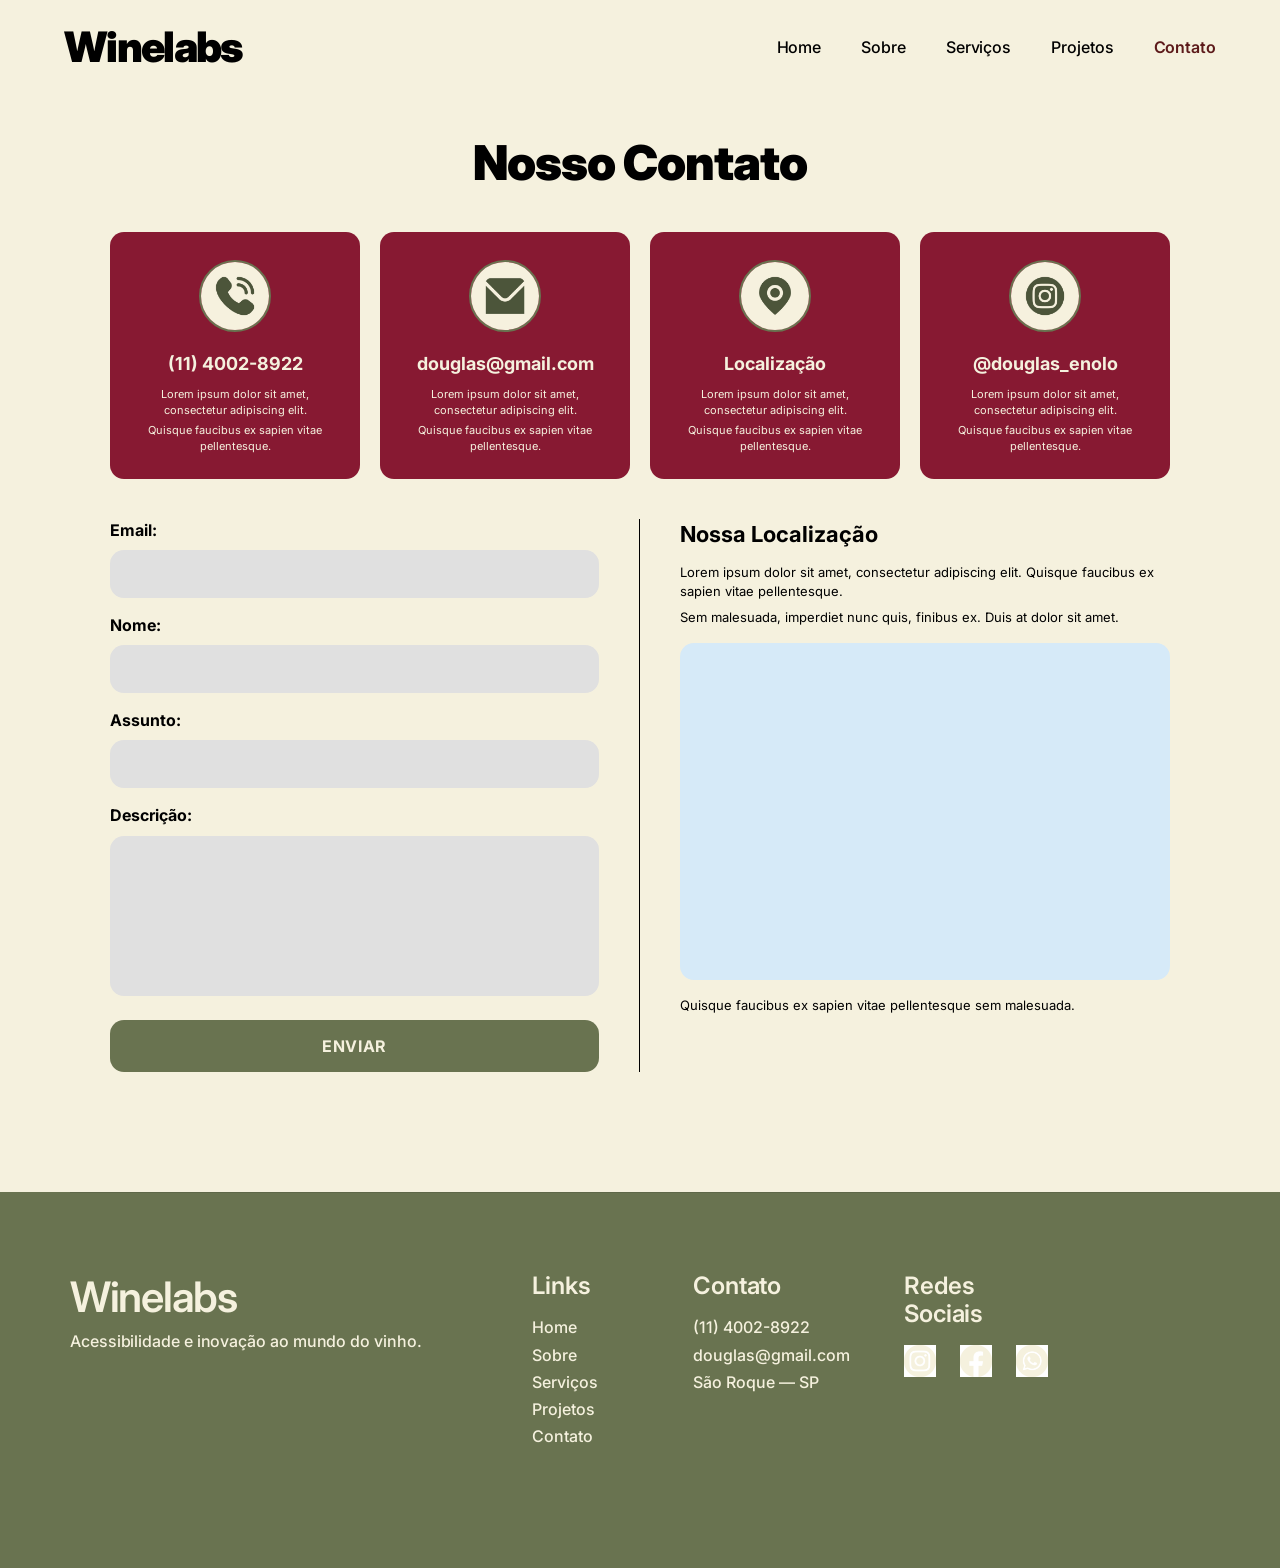
==== commit 246eade3: "Fiz muita coisa kkk" ====
--- a/pages/contato.html
+++ b/pages/contato.html
@@ -13,7 +13,9 @@
     <link rel="preconnect" href="https://fonts.googleapis.com">
     <link rel="preconnect" href="https://fonts.gstatic.com" crossorigin>
     <link href="https://fonts.googleapis.com/css2?family=Inter:wght@400;500;600;900&display=swap" rel="stylesheet">
-    <link rel="stylesheet" href="../css/style.css">
+    <link rel="stylesheet" href="../css/global.css">
+    <link rel="stylesheet" href="../css/header-footer.css">
+    <link rel="stylesheet" href="../css/contato.css">
 </head>
 <body>
 <a href="#main" class="skip-link">Ir para o conteúdo</a>
@@ -38,25 +40,33 @@
 
     <section class="contact-cards" aria-label="Informações de contato">
         <article class="contact-card">
-            <div class="contact-card-icon" aria-hidden="true" style="background-image: url('../assets/img/email-contato.jpeg');"></div>
+            <div class="contact-card-icon">
+                <img src="../assets/img/telefone.jpeg" alt="" width="72" height="72">
+            </div>
             <h2 class="contact-card-title"><a href="tel:+551140028922">(11) 4002-8922</a></h2>
             <p>Lorem ipsum dolor sit amet, consectetur adipiscing elit.</p>
             <p>Quisque faucibus ex sapien vitae pellentesque.</p>
         </article>
         <article class="contact-card">
-            <div class="contact-card-icon" style="background-image: url('../assets/img/branco.jpeg');"></div>
+            <div class="contact-card-icon">
+                <img src="../assets/img/email.jpeg" alt="" width="72" height="72">
+            </div>
             <h2 class="contact-card-title"><a href="mailto:douglas@gmail.com">douglas@gmail.com</a></h2>
             <p>Lorem ipsum dolor sit amet, consectetur adipiscing elit.</p>
             <p>Quisque faucibus ex sapien vitae pellentesque.</p>
         </article>
         <article class="contact-card">
-            <div class="contact-card-icon" style="background-image: url('../assets/img/verde.jpeg');"></div>
+            <div class="contact-card-icon">
+                <img src="../assets/img/localizacao.jpeg" alt="" width="72" height="72">
+            </div>
             <h2 class="contact-card-title"><a href="#localizacao">Localização</a></h2>
             <p>Lorem ipsum dolor sit amet, consectetur adipiscing elit.</p>
             <p>Quisque faucibus ex sapien vitae pellentesque.</p>
         </article>
         <article class="contact-card">
-            <div class="contact-card-icon" style="background-image: url('../assets/img/preto.jpeg');"></div>
+            <div class="contact-card-icon">
+                <img src="../assets/img/instagram.jpeg" alt="" width="72" height="72">
+            </div>
             <h2 class="contact-card-title"><a href="https://www.instagram.com/" target="_blank" rel="noopener noreferrer">@douglas_enolo</a></h2>
             <p>Lorem ipsum dolor sit amet, consectetur adipiscing elit.</p>
             <p>Quisque faucibus ex sapien vitae pellentesque.</p>
--- a/css/global.css
+++ b/css/global.css
@@ -0,0 +1,71 @@
+/* Base global — variáveis, reset e layout compartilhado */
+
+:root {
+    --color-text: #000000;
+    --color-text-muted: rgba(0, 0, 0, 0.55);
+    --color-text-soft: rgba(0, 0, 0, 0.7);
+    --color-wine: #5c1a1a;
+    --color-wine-dark: #4a1515;
+    --color-wine-block: #871932;
+    --color-footer: #697350;
+    --color-footer-dark: #556042;
+    --color-border: rgba(0, 0, 0, 0.1);
+    --color-border-input: rgba(0, 0, 0, 0.2);
+    --color-bg: #F5F1DE;
+    --font-family: 'Inter', sans-serif;
+    --line-height-body: 1.45;
+    --space-section: 40px;
+    --space-header-x: 64px;
+    --space-header-y: 24px;
+}
+
+* {
+    box-sizing: border-box;
+    margin: 0;
+    padding: 0;
+}
+
+body {
+    font-family: var(--font-family);
+    color: var(--color-text);
+    line-height: var(--line-height-body);
+    background-color: var(--color-bg);
+}
+
+.visually-hidden {
+    position: absolute;
+    width: 1px;
+    height: 1px;
+    padding: 0;
+    margin: -1px;
+    overflow: hidden;
+    clip: rect(0, 0, 0, 0);
+    white-space: nowrap;
+    border: 0;
+}
+
+.skip-link {
+    position: absolute;
+    top: -100%;
+    left: 16px;
+    z-index: 1000;
+    padding: 12px 20px;
+    background: var(--color-text);
+    color: var(--color-bg);
+    font-size: 14px;
+    font-weight: 600;
+    border-radius: 4px;
+    text-decoration: none;
+}
+
+.skip-link:focus {
+    top: 16px;
+}
+
+.main-content {
+    min-height: calc(100vh - 200px);
+    display: flex;
+    align-items: center;
+    justify-content: center;
+    padding: var(--space-section) 20px;
+}
--- a/css/header-footer.css
+++ b/css/header-footer.css
@@ -0,0 +1,299 @@
+/* Header e footer — layout global do site */
+
+/* Header */
+.header {
+    display: flex;
+    gap: 34px;
+    align-items: center;
+    padding: var(--space-header-y) var(--space-header-x);
+    width: 100%;
+    color: var(--color-text);
+}
+
+.header-logo {
+    flex: 1 0 0;
+    font-weight: 900;
+    font-size: 42px;
+    letter-spacing: -1.68px;
+    min-width: 0;
+    line-height: 1.1;
+}
+
+.header-logo a {
+    color: inherit;
+    text-decoration: none;
+}
+
+.header-nav {
+    flex-shrink: 0;
+}
+
+.nav-list {
+    display: flex;
+    flex-wrap: wrap;
+    gap: 40px;
+    align-items: center;
+    list-style: none;
+    font-weight: 500;
+    font-size: 16px;
+    letter-spacing: -0.08px;
+}
+
+.nav-list a {
+    color: inherit;
+    text-decoration: none;
+    line-height: var(--line-height-body);
+}
+
+.nav-list a:hover,
+.nav-list a:focus-visible {
+    color: var(--color-wine);
+}
+
+.nav-list a[aria-current='page'] {
+    font-weight: 600;
+    color: var(--color-wine);
+}
+
+/* Footer */
+.footer {
+    display: flex;
+    align-items: center;
+    justify-content: center;
+    padding-bottom: 120px;
+    padding-left: var(--space-header-x);
+    padding-right: var(--space-header-x);
+    width: 100%;
+    background-color: #697350;
+}
+
+.footer-container {
+    display: flex;
+    flex: 0 1 auto;
+    gap: 83px;
+    align-items: flex-start;
+    justify-content: center;
+    width: fit-content;
+    max-width: 100%;
+    margin: 0 auto;
+    padding-top: 80px;
+    position: relative;
+}
+
+.footer-container::before {
+    content: '';
+    position: absolute;
+    top: 0;
+    left: 0;
+    right: 0;
+    bottom: 0;
+    border-top: 1px solid var(--color-border);
+    pointer-events: none;
+}
+
+.footer-content {
+    display: flex;
+    flex-direction: column;
+    gap: 8px;
+    align-items: flex-start;
+    flex-shrink: 0;
+    width: 379px;
+    min-height: 100px;
+}
+
+.footer-company-text {
+    font-weight: 600;
+    font-size: 42px;
+    color: #F5F1DE;
+    letter-spacing: -1.28px;
+    line-height: 1.2;
+}
+
+.footer-slogan {
+    font-weight: 500;
+    font-size: 16px;
+    color: #F5F1DE;
+    letter-spacing: -0.08px;
+    line-height: var(--line-height-body);
+}
+
+.footer-nav {
+    display: flex;
+    gap: 31px;
+    align-items: flex-start;
+    flex-shrink: 0;
+    width: 678px;
+}
+
+.footer-column {
+    display: flex;
+    flex-direction: column;
+    gap: 8px;
+    align-items: flex-start;
+    flex-shrink: 0;
+}
+
+.footer-column.links {
+    width: 130px;
+}
+
+.footer-column.contact {
+    width: 180px;
+    font-style: normal;
+}
+
+.footer-column.social {
+    width: 150px;
+}
+
+.footer-column-title {
+    font-size: 24px;
+    font-weight: 600;
+    color: #F5F1DE;
+    letter-spacing: -0.12px;
+    padding-bottom: 8px;
+    line-height: 1.2;
+}
+
+.footer-column-list {
+    list-style: none;
+    display: flex;
+    flex-direction: column;
+    gap: 4px;
+    width: 100%;
+}
+
+.footer-column-list a {
+    color: #F5F1DE;
+    text-decoration: none;
+    font-weight: 500;
+    font-size: 16px;
+    line-height: var(--line-height-body);
+}
+
+.footer-column-list a:hover,
+.footer-column-list a:focus-visible {
+    color: var(--color-wine);
+}
+
+.footer-column-list li {
+    font-size: 16px;
+    color: #F5F1DE;
+    font-weight: 500;
+    line-height: var(--line-height-body);
+}
+
+.social-links {
+    display: flex;
+    gap: 24px;
+    align-items: center;
+}
+
+.social-link {
+    position: relative;
+    flex-shrink: 0;
+    width: 32px;
+    height: 32px;
+    display: inline-block;
+}
+
+.social-link img {
+    width: 100%;
+    height: 100%;
+    object-fit: contain;
+}
+
+@media (max-width: 900px) {
+    .header {
+        flex-wrap: wrap;
+        gap: 18px;
+        padding: 20px 32px;
+    }
+
+    .header-logo {
+        font-size: 36px;
+        width: 100%;
+        text-align: center;
+    }
+
+    .header-nav {
+        width: 100%;
+    }
+
+    .nav-list {
+        flex-wrap: wrap;
+        justify-content: center;
+        gap: 18px;
+        width: 100%;
+    }
+
+    .footer {
+        padding-left: 32px;
+        padding-right: 32px;
+    }
+
+    .footer-container {
+        flex-direction: column;
+        gap: 40px;
+        align-items: center;
+        width: 100%;
+        padding-top: 56px;
+    }
+
+    .footer-content {
+        width: 100%;
+        max-width: 560px;
+        align-items: center;
+        text-align: center;
+    }
+
+    .footer-nav {
+        flex-direction: column;
+        width: 100%;
+        gap: 32px;
+        align-items: center;
+    }
+
+    .footer-column {
+        width: 100%;
+        align-items: center;
+        text-align: center;
+    }
+
+    .footer-column.links,
+    .footer-column.contact,
+    .footer-column.social {
+        width: 100%;
+    }
+}
+
+@media (max-width: 640px) {
+    .header {
+        padding: 16px 20px;
+    }
+
+    .header-logo {
+        font-size: 28px;
+    }
+
+    .nav-list {
+        gap: 12px;
+    }
+
+    .footer {
+        padding-bottom: 80px;
+    }
+
+    .footer-container {
+        padding-top: 40px;
+    }
+
+    .social-links {
+        gap: 16px;
+    }
+
+    .social-link {
+        width: 28px;
+        height: 28px;
+    }
+}
--- a/css/contato.css
+++ b/css/contato.css
@@ -0,0 +1,225 @@
+/* Página de contato */
+
+.main-content--contact {
+    flex-direction: column;
+    align-items: stretch;
+    gap: 40px;
+    max-width: 1100px;
+    margin: 0 auto;
+    width: 100%;
+    padding-bottom: 120px;
+}
+
+.contact-page-title {
+    font-size: 48px;
+    font-weight: 900;
+    text-align: center;
+    line-height: 1.2;
+    letter-spacing: -0.02em;
+}
+
+.contact-cards {
+    display: grid;
+    grid-template-columns: repeat(4, 1fr);
+    gap: 20px;
+    width: 100%;
+}
+
+.contact-card {
+    background: #871932;
+    border-radius: 14px;
+    padding: 28px 20px 24px;
+    text-align: center;
+}
+
+.contact-card-icon {
+    width: 72px;
+    height: 72px;
+    margin: 0 auto 20px;
+    border-radius: 50%;
+    border: 2px solid #697350;
+    overflow: hidden;
+}
+
+.contact-card-icon img {
+    width: 100%;
+    height: 100%;
+    object-fit: cover;
+    display: block;
+}
+
+.contact-card-title {
+    font-size: 18px;
+    font-weight: 700;
+    margin-bottom: 12px;
+    line-height: 1.3;
+    color: #F5F1DE;
+}
+
+.contact-card-title a {
+    color: inherit;
+    text-decoration: none;
+}
+
+.contact-card-title a:hover,
+.contact-card-title a:focus-visible {
+    text-decoration: underline;
+}
+
+.contact-card p {
+    font-size: 11px;
+    line-height: 1.45;
+    color: #F5F1DE;
+}
+
+.contact-card p + p {
+    margin-top: 4px;
+}
+
+.contact-panel {
+    display: grid;
+    grid-template-columns: 1fr 1fr;
+    gap: 0;
+    width: 100%;
+    align-items: start;
+}
+
+.contact-panel-form {
+    padding-right: 40px;
+    border-right: 1px solid var(--color-text);
+}
+
+.contact-panel-location {
+    padding-left: 40px;
+}
+
+.contact-form {
+    display: flex;
+    flex-direction: column;
+    gap: 16px;
+}
+
+.contact-form-field {
+    display: flex;
+    flex-direction: column;
+    gap: 8px;
+}
+
+.contact-form label {
+    font-size: 16px;
+    font-weight: 700;
+}
+
+.contact-form input,
+.contact-form textarea {
+    width: 100%;
+    padding: 14px 18px;
+    border: none;
+    border-radius: 14px;
+    font-family: var(--font-family);
+    font-size: 16px;
+    color: var(--color-text);
+    background: #e0e0e0;
+}
+
+.contact-form input:focus,
+.contact-form textarea:focus {
+    outline: 2px solid #3498db;
+    outline-offset: 0;
+}
+
+.contact-form textarea {
+    height: 160px;
+    min-height: 160px;
+    max-height: 160px;
+    resize: none;
+    overflow-y: scroll;
+}
+
+.contact-form-submit {
+    width: 100%;
+    margin-top: 8px;
+    padding: 16px 28px;
+    border: none;
+    border-radius: 14px;
+    background: #697350;
+    color: #F5F1DE;
+    font-family: var(--font-family);
+    font-size: 16px;
+    font-weight: 700;
+    letter-spacing: 0.04em;
+    text-transform: uppercase;
+    cursor: pointer;
+}
+
+.contact-form-submit:hover {
+    background: #556042;
+}
+
+.contact-location-title {
+    font-size: 22px;
+    font-weight: 700;
+    margin-bottom: 12px;
+}
+
+.contact-panel-location > p {
+    font-size: 13px;
+    line-height: 1.5;
+    margin-bottom: 6px;
+}
+
+.contact-map {
+    position: relative;
+    width: 100%;
+    margin-top: 16px;
+    aspect-ratio: 16 / 11;
+    border-radius: 14px;
+    overflow: hidden;
+    background: #d6eaf8;
+}
+
+.contact-map iframe {
+    position: absolute;
+    inset: 0;
+    width: 100%;
+    height: 100%;
+    border: 0;
+}
+
+.contact-location-note {
+    margin-top: 16px;
+    font-size: 12px;
+    line-height: 1.45;
+}
+
+@media (max-width: 900px) {
+    .contact-cards {
+        grid-template-columns: repeat(2, 1fr);
+    }
+
+    .contact-panel {
+        grid-template-columns: 1fr;
+        gap: 40px;
+    }
+
+    .contact-panel-form {
+        padding-right: 0;
+        border-right: none;
+        padding-bottom: 40px;
+        border-bottom: 1px solid var(--color-text);
+    }
+
+    .contact-panel-location {
+        padding-left: 0;
+    }
+}
+
+@media (max-width: 640px) {
+    .contact-page-title {
+        font-size: 32px;
+    }
+
+    .contact-cards {
+        grid-template-columns: 1fr;
+    }
+}
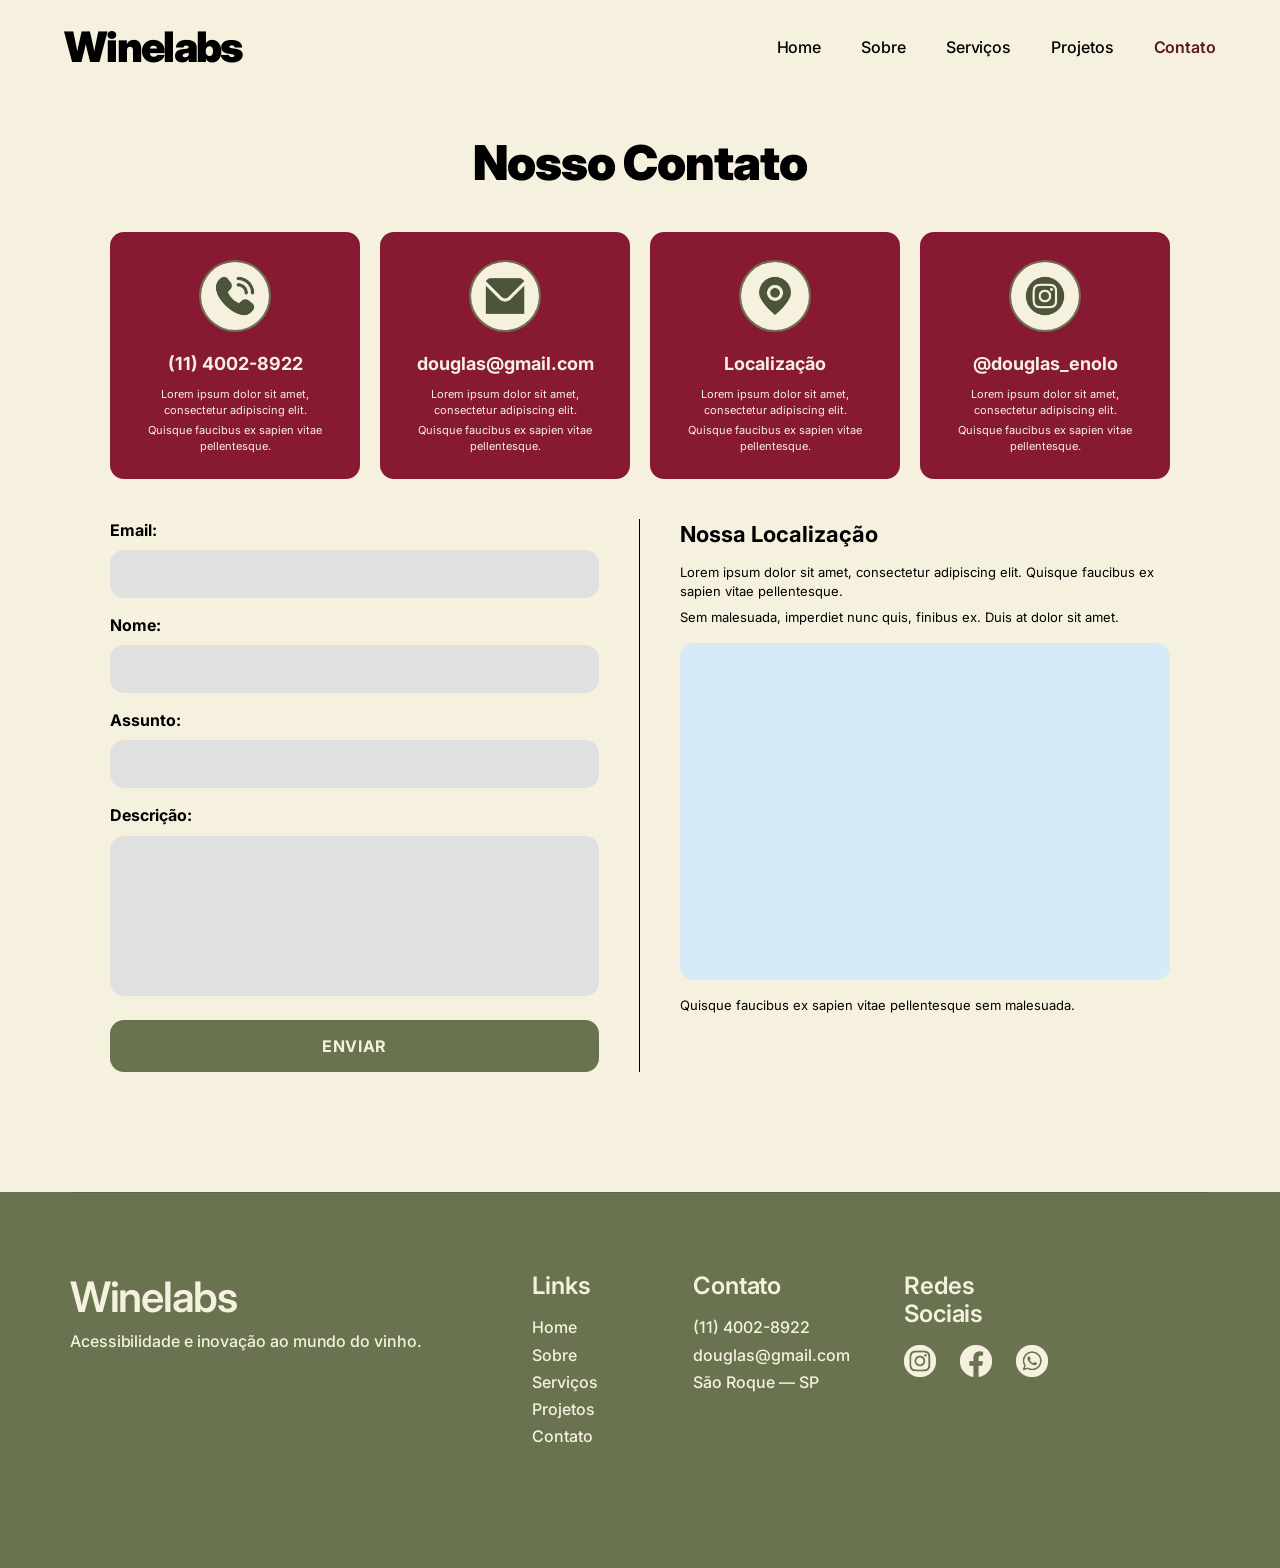
==== commit b545d5f9: "Atualiza imagens e icones sociais" ====
--- a/pages/contato.html
+++ b/pages/contato.html
@@ -6,7 +6,7 @@
     <meta name="description" content="Entre em contato com a Winelabs para consultoria, projetos e parcerias no setor vitivinícola.">
     <meta property="og:title" content="Contato — Winelabs">
     <meta property="og:description" content="Fale com a Winelabs em São Roque, SP.">
-    <meta property="og:image" content="https://enologo-douglas.github.io/front-enologo-designer-digital/assets/og-image.svg">
+    <meta property="og:image" content="https://enologo-douglas.github.io/front-enologo-designer-digital/assets/img/hero-vinhedo-winelab.png">
     <meta property="og:type" content="website">
     <title>Contato — Winelabs</title>
     <link rel="icon" href="../assets/favicon.svg" type="image/svg+xml">
@@ -41,7 +41,7 @@
     <section class="contact-cards" aria-label="Informações de contato">
         <article class="contact-card">
             <div class="contact-card-icon">
-                <img src="../assets/img/telefone.jpeg" alt="" width="72" height="72">
+                <img src="../assets/img/contato-telefone.jpeg" alt="" width="72" height="72">
             </div>
             <h2 class="contact-card-title"><a href="tel:+551140028922">(11) 4002-8922</a></h2>
             <p>Lorem ipsum dolor sit amet, consectetur adipiscing elit.</p>
@@ -49,7 +49,7 @@
         </article>
         <article class="contact-card">
             <div class="contact-card-icon">
-                <img src="../assets/img/email.jpeg" alt="" width="72" height="72">
+                <img src="../assets/img/contato-email.jpeg" alt="" width="72" height="72">
             </div>
             <h2 class="contact-card-title"><a href="mailto:douglas@gmail.com">douglas@gmail.com</a></h2>
             <p>Lorem ipsum dolor sit amet, consectetur adipiscing elit.</p>
@@ -57,7 +57,7 @@
         </article>
         <article class="contact-card">
             <div class="contact-card-icon">
-                <img src="../assets/img/localizacao.jpeg" alt="" width="72" height="72">
+                <img src="../assets/img/contato-localizacao.jpeg" alt="" width="72" height="72">
             </div>
             <h2 class="contact-card-title"><a href="#localizacao">Localização</a></h2>
             <p>Lorem ipsum dolor sit amet, consectetur adipiscing elit.</p>
@@ -65,7 +65,7 @@
         </article>
         <article class="contact-card">
             <div class="contact-card-icon">
-                <img src="../assets/img/instagram.jpeg" alt="" width="72" height="72">
+                <img src="../assets/img/contato-instagram.jpeg" alt="" width="72" height="72">
             </div>
             <h2 class="contact-card-title"><a href="https://www.instagram.com/" target="_blank" rel="noopener noreferrer">@douglas_enolo</a></h2>
             <p>Lorem ipsum dolor sit amet, consectetur adipiscing elit.</p>
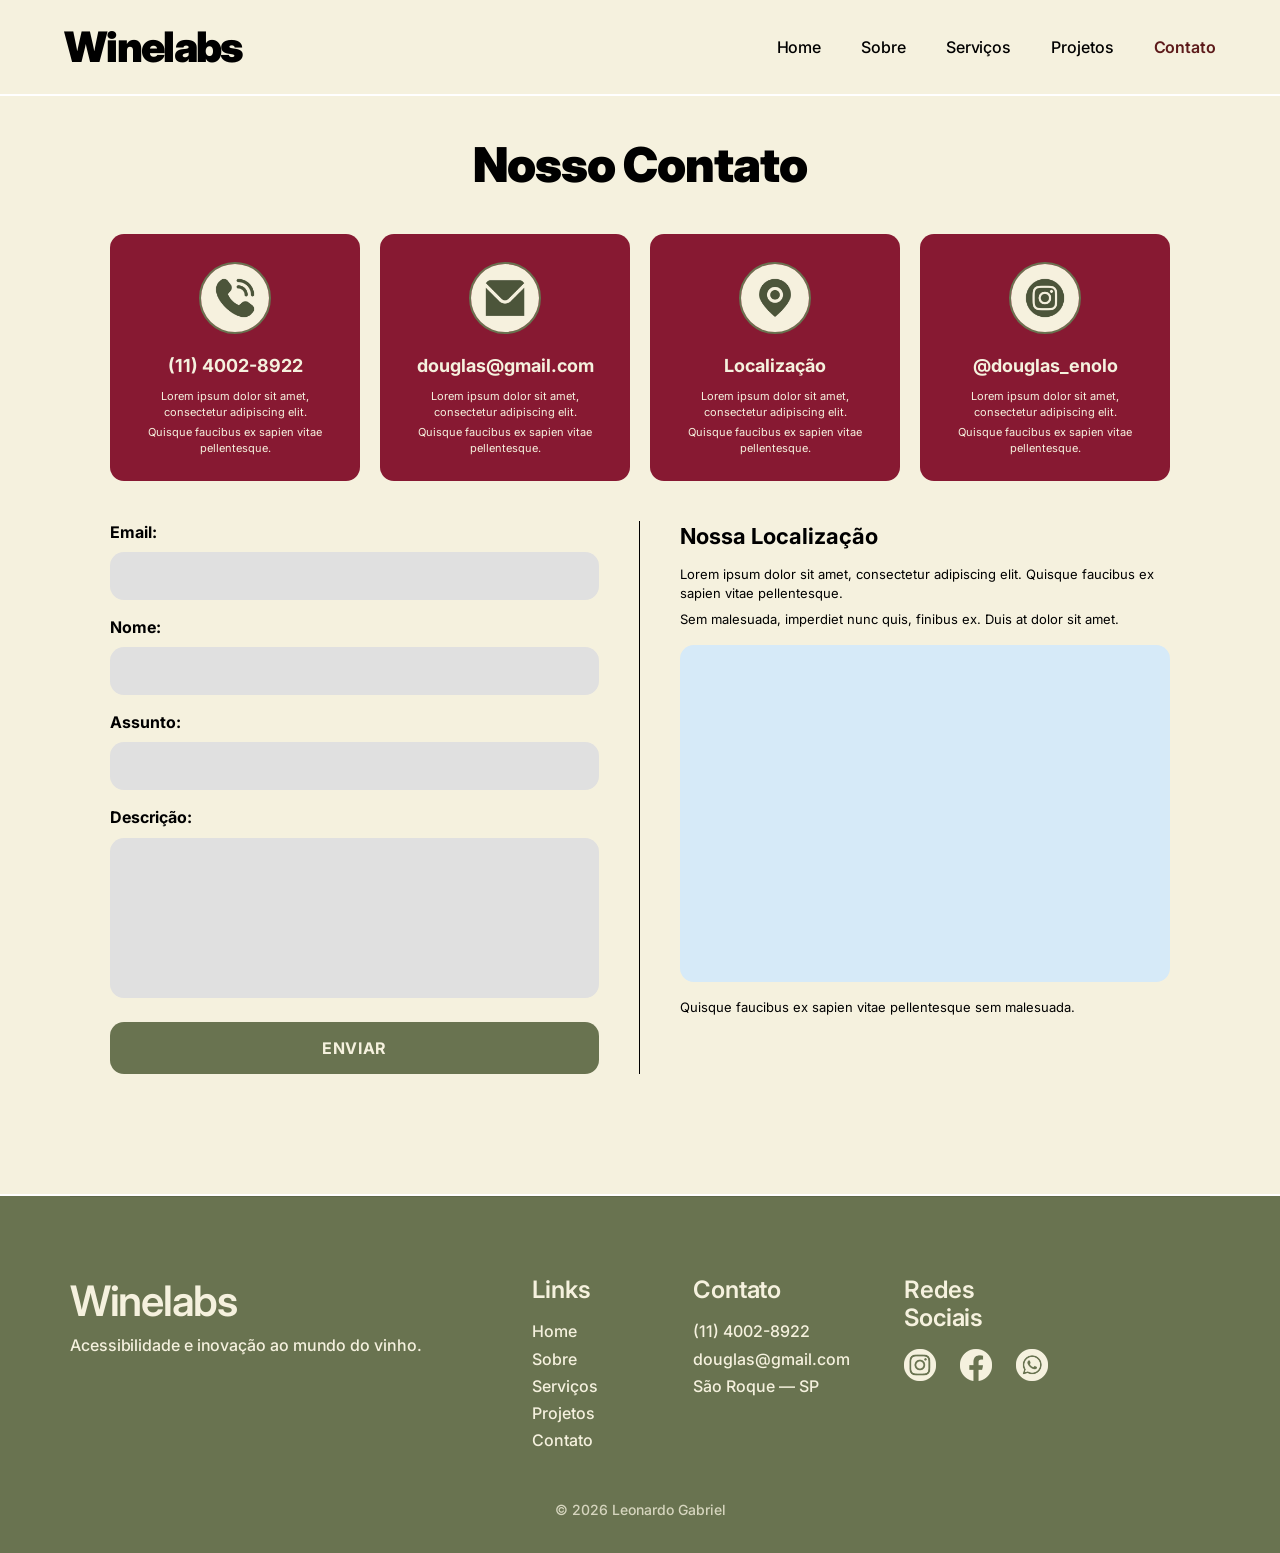
==== commit 0b7b9d7e: "Ajustes rodape" ====
--- a/pages/contato.html
+++ b/pages/contato.html
@@ -155,6 +155,7 @@
             </div>
         </div>
     </div>
+    <p class="footer-credit">&copy; 2026 Leonardo Gabriel</p>
 </footer>
 
 <script src="../js/components/contact.js" defer></script>
--- a/css/header-footer.css
+++ b/css/header-footer.css
@@ -7,6 +7,7 @@
     align-items: center;
     padding: var(--space-header-y) var(--space-header-x);
     width: 100%;
+    border-bottom: 2px solid #ffffff;
     color: var(--color-text);
 }
 
@@ -58,12 +59,15 @@
 /* Footer */
 .footer {
     display: flex;
+    flex-direction: column;
     align-items: center;
     justify-content: center;
-    padding-bottom: 120px;
+    gap: 48px;
+    padding-bottom: 32px;
     padding-left: var(--space-header-x);
     padding-right: var(--space-header-x);
     width: 100%;
+    border-top: 2px solid #ffffff;
     background-color: #697350;
 }
 
@@ -117,6 +121,14 @@
     line-height: var(--line-height-body);
 }
 
+.footer-credit {
+    font-weight: 500;
+    font-size: 14px;
+    color: rgba(245, 241, 222, 0.78);
+    text-align: center;
+    line-height: var(--line-height-body);
+}
+
 .footer-nav {
     display: flex;
     gap: 31px;
@@ -230,6 +242,7 @@
     .footer {
         padding-left: 32px;
         padding-right: 32px;
+        gap: 40px;
     }
 
     .footer-container {
@@ -281,7 +294,7 @@
     }
 
     .footer {
-        padding-bottom: 80px;
+        padding-bottom: 24px;
     }
 
     .footer-container {
